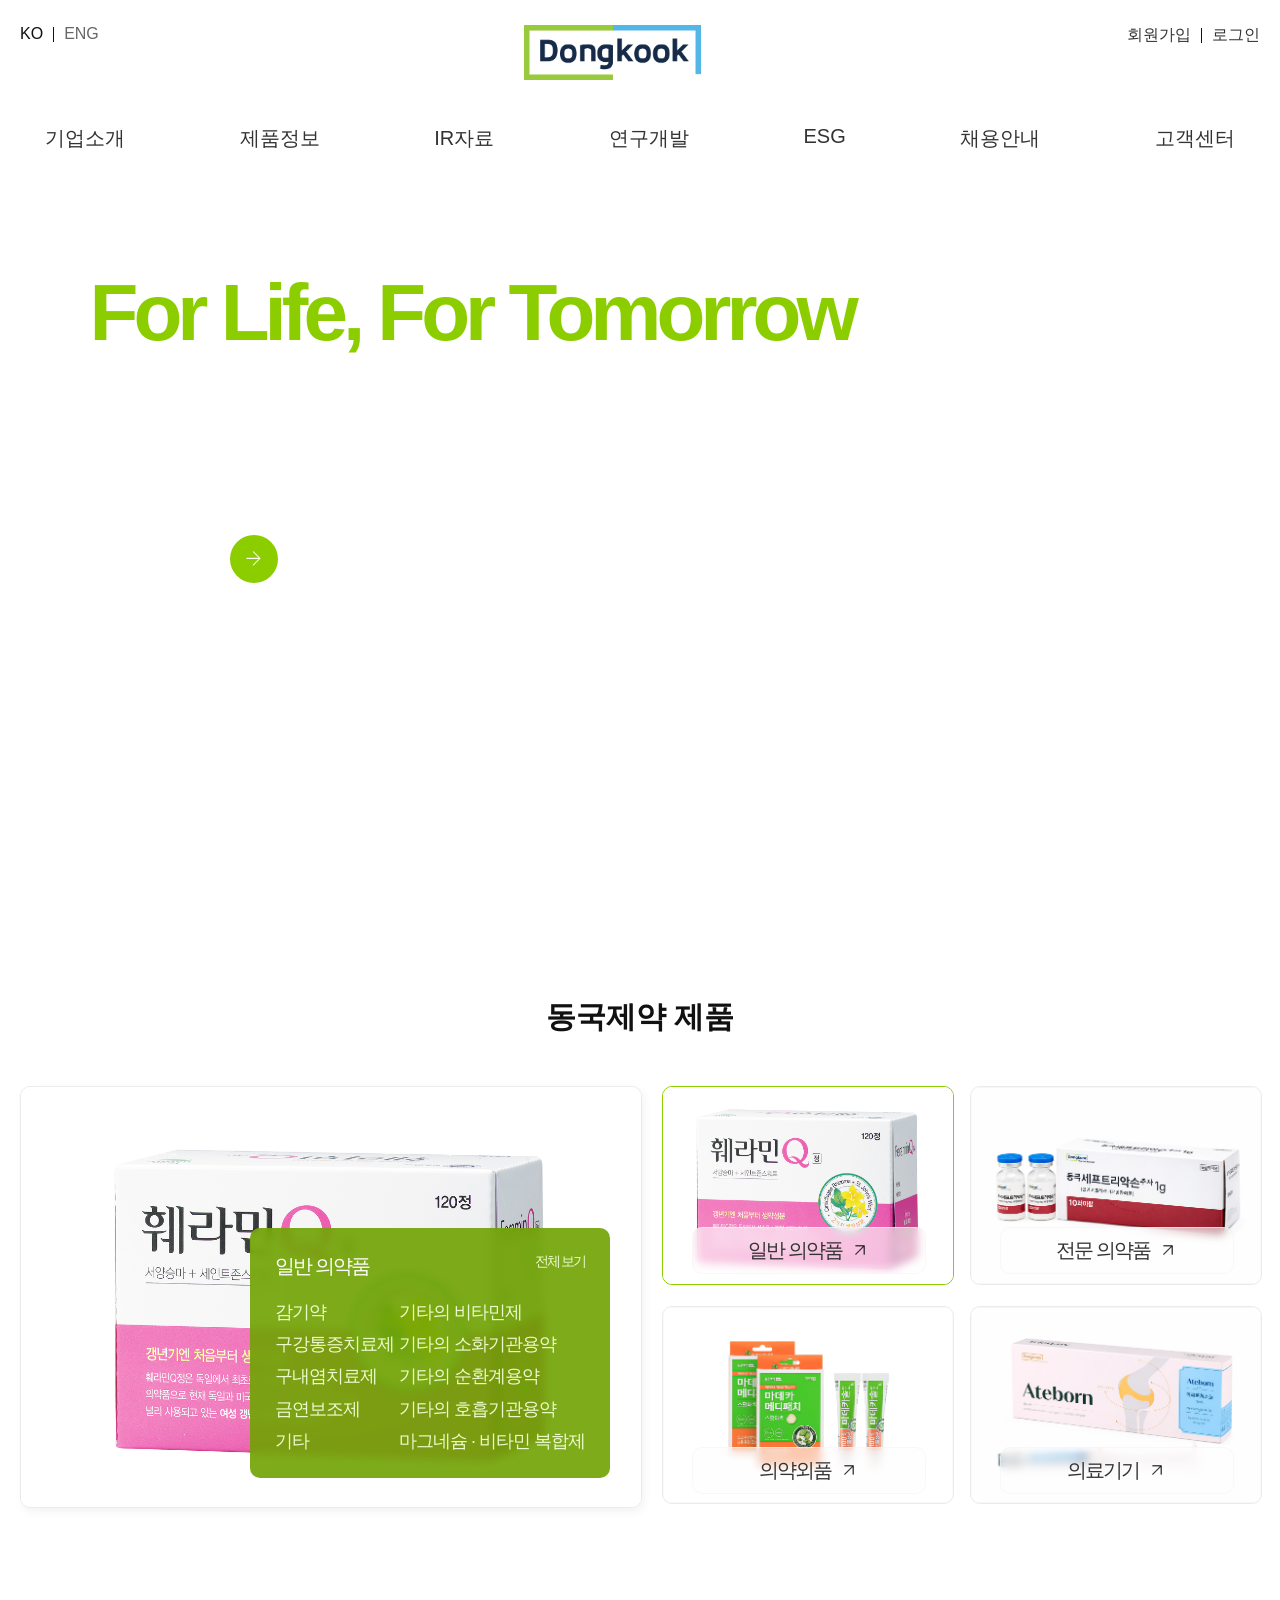
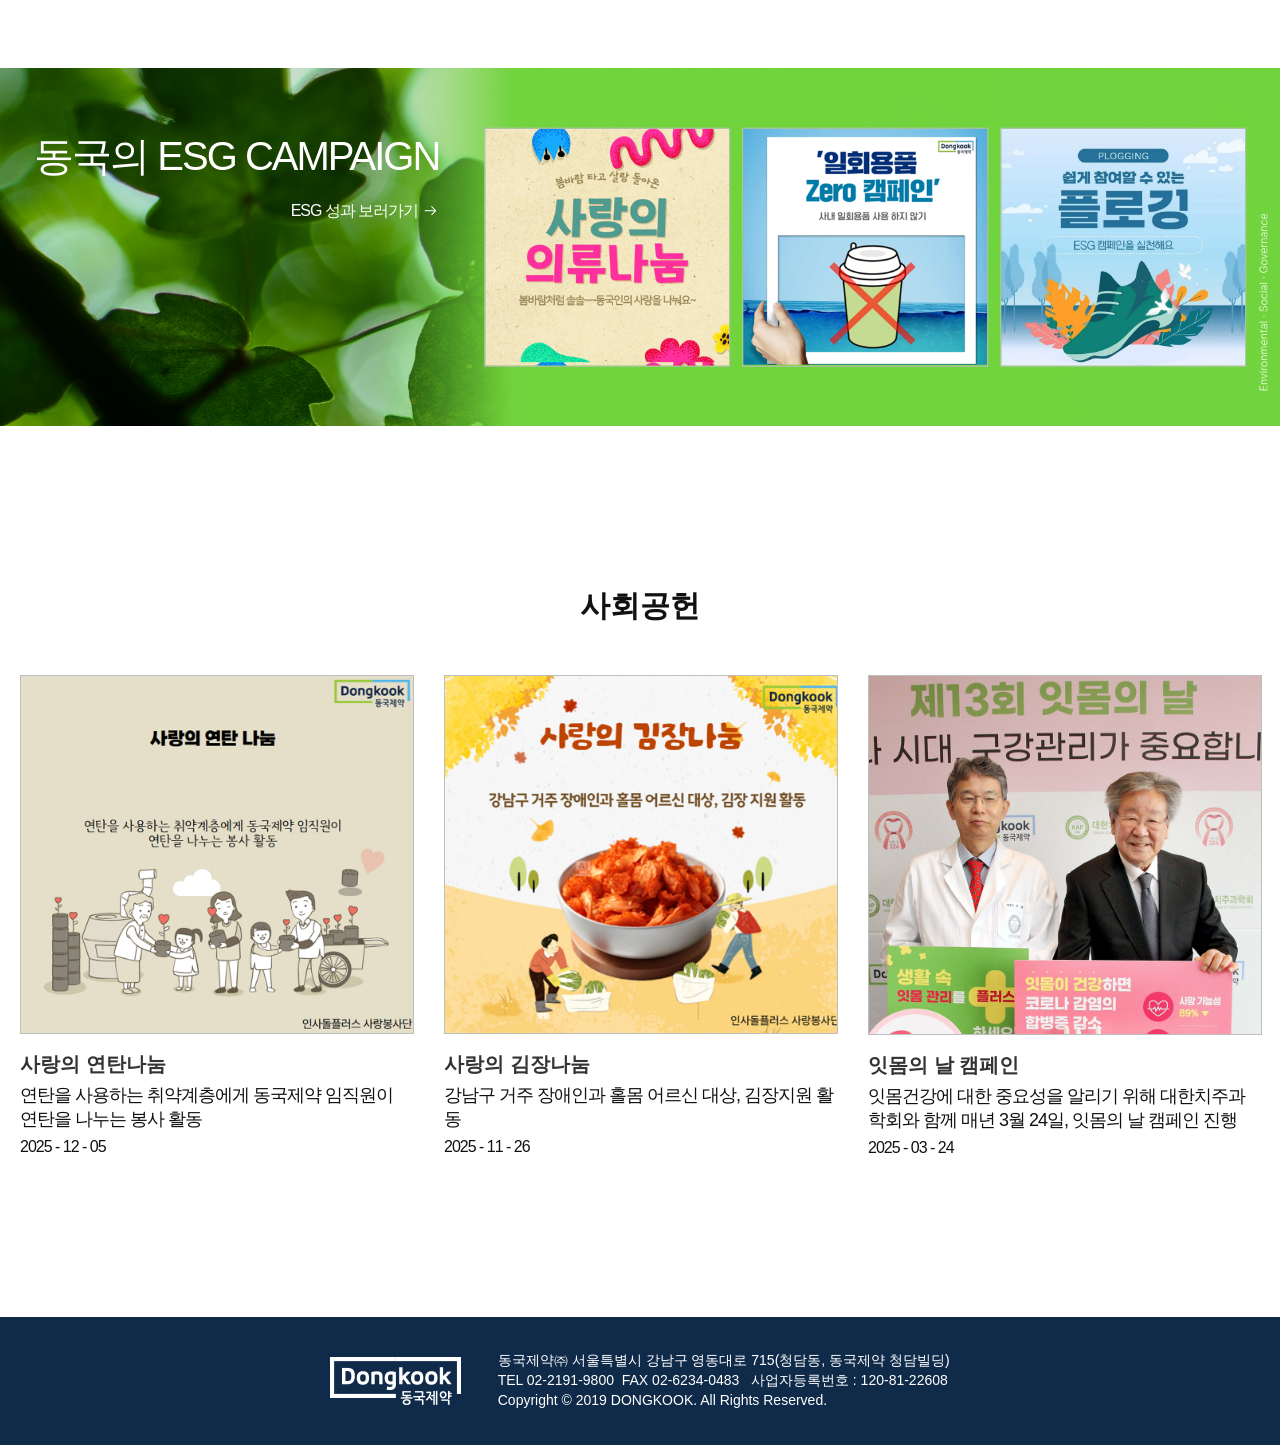
==== index.html @ 34dc41f2 "반응형진행중1" ====
<!DOCTYPE html>
<html lang="ko">
<head>
    <meta charset="UTF-8">
    <meta name="viewport" content="width=device-width, initial-scale=1.0">
    <title>DongKook</title>
    <link rel="stylesheet" href="css/style.css">
</head>
<body>
    <header class="container">
        <div class="topset">
            <div class="langbox">
                <span>KO</span><span></span><span>ENG</span>
            </div>
            <a href="index.html"><img src="images/logo-color.png" alt=""></a>
            <div class="loginbox">
                <a href="#">회원가입</a><span></span><a href="#">로그인</a>
            </div>
        </div>

        <nav>
            <ul class="gnb">
                <div class="lnbbg"></div>
                <li>
                    <a href="#">기업소개</a>
                    <ul class="lnb">
                        <li><a href="#">기업개요</a></li>
                        <li><a href="#">50주년 역사관</a></li>
                        <li><a href="#">CI</a></li>
                        <li><a href="#">대표브랜드</a></li>
                        <li><a href="#">공장소개</a></li>
                        <li><a href="#">오시는길</a></li>
                    </ul>
                </li>
                <li>
                    <a href="#">제품정보</a>
                    <ul class="lnb">
                        <li><a href="#">제품검색</a></li>
                        <li><a href="#">제품소식</a></li>
                    </ul>
                </li>
                <li>
                    <a href="#">IR자료</a>
                    <ul class="lnb">
                        <li><a href="#">재무정보</a></li>
                        <li><a href="#">공시</a></li>
                        <li><a href="#">IR게시판</a></li>
                        <li><a href="#">사업/감사보고서</a></li>
                    </ul>
                </li>
                <li>
                    <a href="#">연구개발</a>
                    <ul class="lnb">
                        <li><a href="#">중앙연구소소개</a></li>
                        <li><a href="#">DK의약연구소소개</a></li>
                        <li><a href="#">R&D전략</a></li>
                        <li><a href="#">연구활동</a></li>
                        <li><a href="#">파이프라인</a></li>
                    </ul>
                </li>
                <li>
                    <a href="#">ESG</a>
                    <ul class="lnb">
                        <li><a href="#">ESG지향점</a></li>
                        <li><a href="#">ESG성과</a></li>
                        <li><a href="#">사회공헌</a></li>
                        <li><a href="#">윤리경영</a></li>
                        <li><a href="#">공정거래</a></li>
                        <li><a href="#">자율준수프로그램</a></li>
                    </ul>
                </li>
                <li>
                    <a href="#">채용안내</a>
                    <ul class="lnb">
                        <li><a href="#">인재상</a></li>
                        <li><a href="#">인사및복리후생</a></li>
                        <li><a href="#">채용공고</a></li>
                    </ul>
                </li>
                <li>
                    <a href="#">고객센터</a>
                    <ul class="lnb">
                        <li><a href="#">뉴스&공지</a></li>
                        <li><a href="#">전화상담</a></li>
                    </ul>
                </li>
            </ul>
        </nav>

        <div class="hamburger"><span></span></div>
    </header>

   <div class="hero">
        <video src="video/upscale 1920.mp4" autoplay muted loop playsinline ></video>
        <div class="heroTset">
            <strong>For Life, For Tomorrow</strong>
            <div class="heroText">
                지속 가능한 연구와 책임 있는 제조를 통해 <br>사람과 환경이 함께 건강해지는 미래를 만들어갑니다. 
            </div>
            <div class="heroBtn">기업소개 <a href="#"><img src="images/hero_arrow.png" alt=""></a></div>
        </div>
    </div> 

   <div class="sectionBox">
        <section class="s1 container minMargin">
            <h3>동국제약 제품</h3>
            <div class="content">
                <div class="bimg">
                    <figure>
                        <img src="images/s1img1.png" alt="일반의약품">
                        <div class="sort">
                            <div class="sortTop">
                                <h4>일반 의약품</h4>
                                <a href="#">전체 보기</a>
                            </div>

                            <div class="sortBottom">
                                <ul>
                                    <li>감기약</li>
                                    <li>구강통증치료제</li>
                                    <li>구내염치료제</li>
                                    <li>금연보조제</li>
                                    <li>기타</li>
                                </ul>
        
                                <ul>
                                    <li>기타의 비타민제</li>
                                    <li>기타의 소화기관용약</li>
                                    <li>기타의 순환계용약</li>
                                    <li>기타의 호흡기관용약</li>
                                    <li>마그네슘 · 비타민 복합제</li>
                                
                                </ul>
                            </div>
                        </div>
                    </figure>
                </div>
    
                <ul class="simg">
                    <li>
                        <figure>
                            <img src="images/s1img1.png" alt="상품사진1">
                            <a href="#">일반 의약품 <span><img src="images/arrowUp-right.png" alt=""></span></a>
                        </figure>
                        <div class="sort">
                            <div class="sortTop">
                                <h4>일반 의약품</h4>
                                <a href="#">전체 보기</a>
                            </div>

                            <div class="sortBottom">
                                <ul>
                                    <li>감기약</li>
                                    <li>구강통증치료제</li>
                                    <li>구내염치료제</li>
                                    <li>금연보조제</li>
                                    <li>기타</li>
                                </ul>
        
                                <ul>
                                    <li>기타의 비타민제</li>
                                    <li>기타의 소화기관용약</li>
                                    <li>기타의 순환계용약</li>
                                    <li>기타의 호흡기관용약</li>
                                    <li>마그네슘 · 비타민 복합제</li>
                                
                                </ul>
                            </div>
                        </div>
                    </li>
                    <li>
                        <figure>
                            <img src="images/s1img2.png" alt="상품사진2">
                             <a href="#">전문 의약품 <span><img src="images/arrowUp-right.png" alt=""></span></a>
                        </figure>
                        <div class="sort">
                            <div class="sortTop">
                                <h4>전문 의약품</h4>
                                <a href="#">전체 보기</a>
                            </div>

                            <div class="sortBottom">
                                <ul>
                                    <li>X선조영제</li>
                                    <li>건위소화제</li>
                                    <li>골다공증치료제</li>
                                    <li>기타</li>
                                    <li>내분비계</li>
                                </ul>
        
                                <ul>
                                    <li>소화기계</li>
                                    <li>피부</li>
                                    <li>해열진통소염제</li>
                                    <li>골다공증치료제</li>
                                    <li>소화성궤양용제</li>
                                </ul>
                            </div>
                        </div>
                    </li>
                    <li>
                        <figure>
                            <img src="images/s1img3.png" alt="상품사진3">
                             <a href="#">의약외품 <span><img src="images/arrowUp-right.png" alt=""></span></a>
                        </figure>
                        <div class="sort">
                            <div class="sortTop">
                                <h4>의약외품</h4>
                                <a href="#">전체 보기</a>
                            </div>

                            <div class="sortBottom">
                                <ul>
                                    <li>건강기능식품</li>
                                    <li>모기진드기기피제</li>
                                    <li>상처치료제</li>
                                    <li>교정기세정제</li>
                                    <li>의치(틀니)세정제</li>
                                </ul>
        
                                <ul>
                                    <li></li>
                                    
                                </ul>
                            </div>
                        </div>
                    </li>
                    <li>
                        <figure>
                            <img src="images/s1img4.png" alt="상품사진4">
                             <a href="#">의료기기 <span><img src="images/arrowUp-right.png" alt=""></span></a>
                        </figure>
                        <div class="sort">
                            <div class="sortTop">
                                <h4>의료기기</h4>
                                <a href="#">전체 보기</a>
                            </div>

                            <div class="sortBottom">
                                <ul>
                                    <li>근골격계</li>
                                    <li>의료기기</li>
                                    <li>진단키트</li>
                                    <li>조직수복용생체재료</li>
                                    <li>점착성투명창상피복재</li>
                                </ul>
        
                                <ul>
                                    <li>체외용의료용품</li>
                                    
                                </ul>
                            </div>
                        </div>
                    </li>
                </ul>
            </div>
        </section>

        <section class="s2">
            <figure class="pc">
                <img src="images/s2bgimginter.png" alt="">
                <div class="position">
                    <div class="s2Tset">
                        <h3>동국의 ESG CAMPAIGN</h3>
                        <a href="#">
                            ESG 성과 보러가기 
                            <div class="arrow"><span></span></div>
                        </a>
                    </div>
                    <div class="imgset">
                        <a href="#"><img src="images/section2img1.png" alt=""></a>
                        <a href="#"><img src="images/section2img2.png" alt=""></a>
                        <a href="#"><img src="images/section2img3.png" alt=""></a>
                    </div>
                </div>
            </figure>
            
            <figure class="mo">
                <img src="images/formoDefault.png" alt="">
                <div class="position">
                    <div class="s2Tset">
                        <h3>동국의 ESG CAMPAIGN</h3>
                        <a href="#">
                            ESG 성과 보러가기 
                            <div class="arrow"><span></span></div>
                        </a>
                    </div>
                    <div class="imgset">
                        <a href="#"><img src="images/section2img1.png" alt=""></a>
                        <a href="#"><img src="images/section2img2.png" alt=""></a>
                        <a href="#"><img src="images/section2img3.png" alt=""></a>
                    </div>
                </div>
            </figure>
        </section>

        <section class="s3 container minMargin">
            <h3>사회공헌</h3>
            <ul>
                <li>
                    <a href="#"><img src="images/s3img1.png" alt=""></a>
                    <div class="textSet">
                        <a href="#" class="title">사랑의 연탄나눔</a>
                        <div class="desc">연탄을 사용하는 취약계층에게 동국제약 임직원이 연탄을 나누는 봉사 활동</div>
                        <span class="date">2025 - 12 - 05</span>
                    </div>
                </li>
                <li>
                    <a href="#"><img src="images/s3img2.png" alt=""></a>
                    <div class="textSet">
                        <a href="#" class="title">사랑의 김장나눔</a>
                        <div class="desc">강남구 거주 장애인과 홀몸 어르신 대상, 김장지원 활동</div>
                        <span class="date">2025 - 11 - 26</span>
                    </div>
                </li>
                <li>
                    <a href="#"><img src="images/s3img3.png" alt=""></a>
                    <div class="textSet">
                        <a href="#" class="title">잇몸의 날 캠페인</a>
                        <div class="desc">잇몸건강에 대한 중요성을 알리기 위해 대한치주과학회와 함께 매년 3월 24일, 잇몸의 날 캠페인 진행</div>
                        <span class="date">2025 - 03 - 24</span>
                    </div>
                </li>
            </ul>
        </section>
    </div> 

    <footer>
        <div class="content">
            <h3><img src="images/logo-white.png" alt=""></h3>
            <div class="desc">
                동국제약㈜ 서울특별시 강남구 영동대로 715(청담동, 동국제약 청담빌딩) <br>
                TEL 02-2191-9800 &nbsp;FAX 02-6234-0483 &nbsp; 사업자등록번호 : 120-81-22608 <br>
                Copyright © 2019 DONGKOOK. All Rights Reserved.
            </div>
        </div>
    </footer>





    <script src="script/jquery-3.7.1.min.js"></script>
    <script src="script/action.js"></script>

</body>
</html>
---- css/style.css ----
@charset "UTF-8";

@import url(font.css);
@import url(reset.css);

html{font-size: 10px; color: #111;}
body{font-family: "Noto Sans", sans-serif;}

:root{--mainColor1:#8ccd00;}
:root{--mainColor2:#53B6E7;}

.mo{display: none;}
.pc{display: block;}

.container{max-width: 1605px; margin-left: auto; margin-right: auto; }
section{margin-bottom: 160px;}
section:first-child{margin-top: 130px;}
.minMargin{padding-right: 20px; padding-left: 20px; box-sizing: border-box;}

/* -----header---- */
.topset {display: flex; justify-content: space-between; align-items: start; margin: 25px 20px 30px;}
.topset .langbox {font-size: 1.6rem; display: flex; gap: 10px; align-items: center; cursor: pointer;}
.topset .langbox span:nth-child(2) {background: #111; width: 1px; height: 15px;}
.topset .langbox span:last-child{color: #676767;}
.topset > a {width: 177px; display: inline-block;}
.topset a img{width: 100%; }
.topset .loginbox {font-size: 1.6rem; display: flex; gap: 10px; align-items: center; }
.topset .loginbox span{background: #111; width: 1px; height: 15px;}

.lnbbg{background: #fff; width: 100%; height: 300px; position: absolute; display: none; visibility: hidden;}    /* ----display:none---- */
.gnb {display: flex; max-width: 1330px; justify-content: space-between; margin-left: auto; margin-right: auto; position: relative; } 
.gnb > li {font-size: 20px;  position: relative;  padding: 15px 0; margin: 0 30px; white-space: nowrap;}
.gnb > li > a {padding: 15px;}
.gnb > li > .lnb {position: absolute; top: 100%; left: 0; display: none; visibility: hidden; min-width: 100%; z-index: 5; }   /* ----display:none---- */
.gnb > li > .lnb > li {font-size: 18px; }
.gnb > li > .lnb > li > a {display: block; padding: 10px 0 10px 15px;}

.gnb:hover li a{color: #555;}
.gnb:hover .lnbbg{display: inline-block; visibility: visible; top: 100%; left: 0; z-index: 2;}
.gnb li:hover > a{color: #111;}
.gnb:hover li .lnb{display: block; visibility: visible;}


.gnb > li::before{content: ''; position: absolute; bottom: 0; left: 0; background: #53B6E7; width: 0; height: 2px; transition: .3s;}
.gnb > li::after{content: ''; position: absolute; bottom: 0; right: 0; background: #8ccd00; width: 0; height: 2px; transition: .3s;}
.gnb > li:hover::before{content: ''; position: absolute; bottom: 0; left: 50%; background: #53B6E7; width: 50%; height: 2px; }
.gnb > li:hover::after{content: ''; position: absolute; bottom: 0; right: 50%; background: #8ccd00; width: 50%; height: 2px; }








/* -----hero---- */   /* !!페이지네이션 만들기!! */
.hero{height: calc(100vh - 200px); overflow: hidden; width: 100%; position: relative; box-sizing: border-box;}
/* 높이를 vh기준으로 해서 그런지 브라우저창 세로길이를 줄이면 영상영역이 짧아지는 것 같음 (글자가 넘침) */
.hero video{object-fit: cover; width: 100%; height: 100%;} 
.heroTset{position: absolute; z-index: 10; top: 7.8vw; left: 7vw;  z-index: 1;}
.hero strong{font-size: 8rem; font-weight: bold; color: var(--mainColor1); letter-spacing:-5px; font-family: "Montserrat", sans-serif;}  
.hero .heroText{font-size: 30px; letter-spacing: 2px; line-height: 140%; color: #fff; margin: 2.6rem 0 6rem;}
.hero .heroBtn{color: #fff; font-size: 20px; width: 170px; height: 57px; border: 1px solid rgba(255, 255, 255, 0.9); background: rgba(255, 255, 255, 0.2); backdrop-filter: blur(4px); border-radius: 50px; display: flex; justify-content:space-between; padding-left: 24px; align-items: center; }
.hero .heroBtn a{display: inline-block; width: 48px; height: 48px; background: #8CCD00; border-radius: 50%; margin-right: 7px; display: flex; justify-content: center; align-items: center;}
.hero .heroBtn a:hover{background: #99e001;}
.hero .heroBtn a img{width: 23px; height: 23px;}





/* -----sectionBox---- */

.s1 {}
.s1 h3 {font-size: 3rem; text-align: center; margin-bottom: 1.6em;}  /* 50px이어서 대략 1.6em */
.s1 .content {display: flex; justify-content: space-between; gap: 22px;}
.s1 .content .bimg {width: 50%;}
.s1 .content .bimg figure {max-width: 794px; position: relative;}
.s1 .content .bimg figure img{width: 100%; border: 1px solid #EBEBEB; border-radius: 10px; box-shadow: 2px 4px 10px rgba(0, 0, 0, 0.05);}
.s1 .content .bimg .sort {position: absolute; bottom: 3rem; right: 3rem; padding: 24px 25px; background:rgba(111, 162, 0, 0.9); border-radius: 10px; color: #ECFBCC; backdrop-filter:blur(4px); max-width: 427px; width: 50%;} 
.s1 .content .bimg .sort .sortTop {display: flex; justify-content: space-between; margin-bottom: 20px; align-items: start;}
.s1 .content .bimg .sort .sortTop h4 {font-size: 2rem; font-weight: 500; letter-spacing: -2px; line-height: 140%; color: #fff;}
.s1 .content .bimg .sort .sortTop a {color: #ECFBCC; font-size: 1.4rem; line-height: 140%; letter-spacing: -2px; transition: .3s;}
.s1 .content .bimg .sort .sortTop a:hover{font-size: 1.45rem; color: #f5ffe0; display: inline-block; /* border-bottom:1px solid #f5ffe0; */}
/* hover 효과 언더라인이랑 폰트사이즈 중 어떤 걸로 할지 물어보기 */

.s1 .content .bimg .sort .sortBottom {display: flex; /* gap: 8.4rem; */ justify-content: space-between; font-size: 1.8rem; line-height: 140%; letter-spacing: -1px; font-weight: 300;}
.s1 .content .bimg .sort .sortBottom ul {}
.s1 .content .bimg .sort .sortBottom ul li {margin-bottom: 7px;}
.s1 .content .bimg .sort .sortBottom ul li:last-child {margin-bottom: 0;}


.s1 .content .simg {width: 40%; display: flex; flex-wrap: wrap; gap: 18px;  flex-grow: 1;}
.s1 .content .simg > li {/* max-width: 384px; */ width: 40%; position: relative;  flex-grow: 1; height: fit-content;}
.s1 .content .simg > li > figure{position: relative; width: 100%; overflow: hidden; border: 1px solid #EBEBEB; border-radius: 10px;}
.s1 .content .simg > li > figure > img {width: 100%; border-radius: 10px; box-shadow: 2px 4px 10px rgba(0, 0, 0, 0.05); object-fit: cover; display: block; height: 45%; transition: .3s;}
/* simg의 위 아래 공백을 줄이고 싶어서 height:45%를 여기도 주고 조부모인 li에다가도 줘봣는데 안됨 */
/* bimg정보어떻게 하는지 수업내용보기 */ 



.s1 .content .simg li figure a{display: flex; align-items: center; justify-content: center; font-size: 2rem; font-weight: 300; letter-spacing: -2px; position: absolute; bottom: 5%; left: 10%; width: 80%; gap:8px; padding: 9px 0; background: rgba(255, 253, 253, 0.6); border-radius: 10px; backdrop-filter: blur(4px); border: 1px solid rgba(244,244,244, 0.6);}
.s1 .content .simg li figure a:hover{background: rgba(255, 253, 253, 0.8); color: #111;}

.s1 .content .simg li figure a span{display: flex; align-items: center;}
.s1 .content .simg li figure a span img{width: 20px;}
.s1 .content .simg li .sort{position: absolute; bottom: 0; right: 0;
background:rgba(111, 162, 0, 0.9); border-radius: 10px; color: #ECFBCC; backdrop-filter:blur(4px); display: none;}
.s1 .content .simg li .sort .sortTop{display: flex; justify-content: space-between; margin: 24px 0 20px; align-items: start;}
.s1 .content .simg li .sort .sortTop a{color: #ecfbcc;}
.s1 .content .simg li .sort .sortBottom{display: flex;}
/* 
.s1 .content .simg > li:hover > figure {border: 1px solid var(--mainColor1);} 
.s1 .content .simg > li:hover > figure > img{transform: scale(1.1);} 
*/
.s1 .content .simg > li.on > figure {border: 1px solid var(--mainColor1);} 
.s1 .content .simg > li.on > figure > img {transform: scale(1.1);}


.s2 figure{width: 100%; position: relative;}
.s2 figure > img{width: 100%; object-fit: cover; display: block; height: auto;}
.s2 figure .position{position: absolute; left: 50%; top: 50%; transform: translate(-50%,-50%); display: flex; gap:3.54vw;}
.s2 figure .s2Tset{color: #fff; display: flex; flex-direction: column; align-items: end; white-space: nowrap;}
.s2 figure .s2Tset h3{font-size: 4rem; line-height: 140%; letter-spacing: -2px; margin-bottom: 1.6rem; font-weight: 500;} 
.s2 figure .s2Tset a{font-size: 1.6rem; line-height: 140%; letter-spacing: -1px; display: inline-block; display: flex; color: #fff; align-items: center;}

/* 화살표 촉이 축이랑 가운데가 아닌 것 같음 */
.s2 figure .s2Tset a .arrow{width: 1.9rem; height: 1.9rem; margin-left: 2px; position: relative;}
.s2Tset a .arrow span{width: 1.1rem; height: 1px; background: #fff; display: inline-block; position: absolute; top: 50%; left: 50%; transform: translate(-50%,-50%); transition: .2s;}
.s2Tset a .arrow span::before,
.s2Tset a .arrow span::after{content: ''; width: 0.6rem; height: 80%; position: absolute; background: #fff; transform-origin: right; right: 0;}
.s2Tset a .arrow span::before{transform: rotate(45deg);}
.s2Tset a .arrow span::after{transform: rotate(-45deg);}

.s2Tset a:hover .arrow span{width: 1.5rem; transition: .1s;} /* hover시 화살표길이 */

.s2 figure .imgset{display: flex; gap: 1vw;}
.s2 figure .imgset >  a{width: 19vw; height: auto; overflow: hidden; object-fit: cover; border: 1px solid #BCBEC0;}
.s2 figure .imgset >  a > img{width: 100%; transition: .3s;}

.s2 figure .imgset >  a:hover > img{transform: scale(1.1);}

.s3 {}
/* .setDateHeight{padding-top: 2.5rem;} */
.s3 h3 {font-size: 3rem; text-align: center; margin-bottom: 1.6em;}
.s3 ul {display: flex; gap:2.5vw;}
.s3 ul li {width: 30%; flex-grow: 1;}
.s3 ul li > a{width: /* 25.6vw */100%; height: auto; border: 1px solid #bcbec0; overflow: hidden; object-fit: cover; display: inline-block; }
.s3 ul li > a > img {width: 100%; transition: .3s;}
.s3 ul li:hover > a > img {transform: scale(1.1); transition: .3s;} 
.s3 ul li .textSet {}
.s3 ul li .textSet .title {margin-top: 1.5rem; font-size: 2rem; font-weight: 600; display: inline-block;}
.s3 ul li .textSet .desc {font-size: 1.8rem; letter-spacing: -1px; margin: 5px 0 7px;}
.s3 ul li .textSet .date {font-size: 1.6rem; letter-spacing: -1px; /* display: inline-block; */}


footer{height: 10vw; width: 100%; background: #102B4A; display: flex; align-items: center; justify-content: center;}
footer .content{display: flex; gap:3.64rem; align-items: center; font-size: 1.4rem;}
footer .content .desc{color: #fff; line-height: 140%;}



@media screen and (max-width:1220px)  {
    .pc { display: none; }
    .mo { display: block; }

    .hamburger{width: 40px; height: 40px; position:absolute; top: 15px; left: 20px; z-index: 7;}
.hamburger span{position: absolute; top: 50%; left: 50%; height: 2px; width: 22px; background: #111; transform: translate(-50%,-50%);}
.hamburger span::before,
.hamburger span::after
{content: ''; width: 100%; height: 100%; background: #111; position: absolute; left: 0; transition: .3s;}
.hamburger span::before{top: -6px;}
.hamburger span::after{top: 6px;}

.hamburger.on span::before{top: 0px; width: 50%; transform-origin: left; transform:rotate(-45deg);}
.hamburger.on span::after{top: 0px; left: 0; width: 50%; transform-origin: left; transform:rotate(45deg);}

nav{width: 100%; height: 100%; position:fixed; background: rgba(255,255,255,1); top: 0; left: -100%; z-index: 5;}
nav.on{left: 0;}
ul.gnb{display: flex; flex-direction: column; margin-top: 70px;}
ul.gnb > li > a{padding:0;}
ul.gnb > li > ul.lnb{position: relative; padding-right: 30px;}  /* 연두바탕 크기 줄이려고 넣었는데 안됨 */
.gnb > li:hover::before{width:0; height: 0; }
.gnb > li:hover::after{width: 0; height: 0; }
.gnb > li:hover > a{color: var(--mainColor1);}
.gnb > li > .lnb > li:first-child{margin-top: 10px;}
.gnb > li > .lnb > li:hover{background: rgba(140,205, 0, 0.6);}
.gnb > li > .lnb > li:hover > a{color: #fff;}


.gnb > li > .lnb > li{border: 1px solid #000;}

.hero{width: 100%; height: 50%;}
.hero strong{font-size: 6rem; font-weight: bold; letter-spacing: normal;}
.heroTset{top: auto; bottom: 10px; left: 18px; }
.hero .heroText{display: none;}
.hero .heroBtn{display: none;}
.topset .langbox{display: none;}
.topset .loginbox{display: none;}
.topset > a{width: 96px; margin: 0 auto;}  /* 로고크기 가운데 안됨 */


/* .heroTset{position: absolute; z-index: 10; top: 7.8vw; left: 7vw;  z-index: 1;} 
.hero strong{font-size: 8rem; font-weight: bold; color: var(--mainColor1); letter-spacing:-5px; font-family: "Montserrat", sans-serif;}  
*/




/* .hero{height: calc(100vh - 200px); overflow: hidden; width: 100%; position: relative; box-sizing: border-box;}
.hero video{object-fit: cover; width: 100%; height: 100%; */



    .s1 .content .bimg .sort .sortBottom ul:nth-child(2) {display: none;}

    .s2 figure.mo{max-height: 537px;}
    .s2 figure.mo > .position{flex-direction: column; align-items: start;}
    .s2 figure.mo > .position .s2Tset{align-items: start;}
/*     .s2 figure.mo > .position > .s2Tset{flex-direction: row; justify-content: center; align-items: center; gap: 2rem;}   지금 배치랑 텍스트 가로배치 비교해서 나은걸로 하기*/


}




@media screen and (max-width:390px) {

.pc { display: none; }
.mo { display: block; }

.hero{width: 100%; height: auto;}
.hero strong{font-size: 3rem; font-weight: normal; letter-spacing: normal;}
.heroTset{top: auto; bottom: 10px; left: 18px;}
.hero .heroText{display: none;}
.hero .heroBtn{display: none;}
.topset .langbox{display: none;}
.topset .loginbox{display: none;}
.topset > a{width: 96px; margin: 0 auto;}  /* 로고크기 가운데 안됨 */




.s1 .content .bimg{display: none;}

    .s2 figure.mo{max-height: 537px;}
    .s2 figure.mo .position{flex-direction: column; align-items: center; width: 80%;}
    .s2 figure.mo .position .s2Tset{flex-direction: row;  align-items: center; width: 100%; justify-content:center;}
    .s2 figure.mo .position .s2Tset > h3{font-size: 2rem; margin-bottom: 0; letter-spacing: -1px;}
    .s2 figure.mo .position .s2Tset > a{display: none;}
    .s2 figure.mo .position .imgset{width: 100%; justify-content: center;}

}
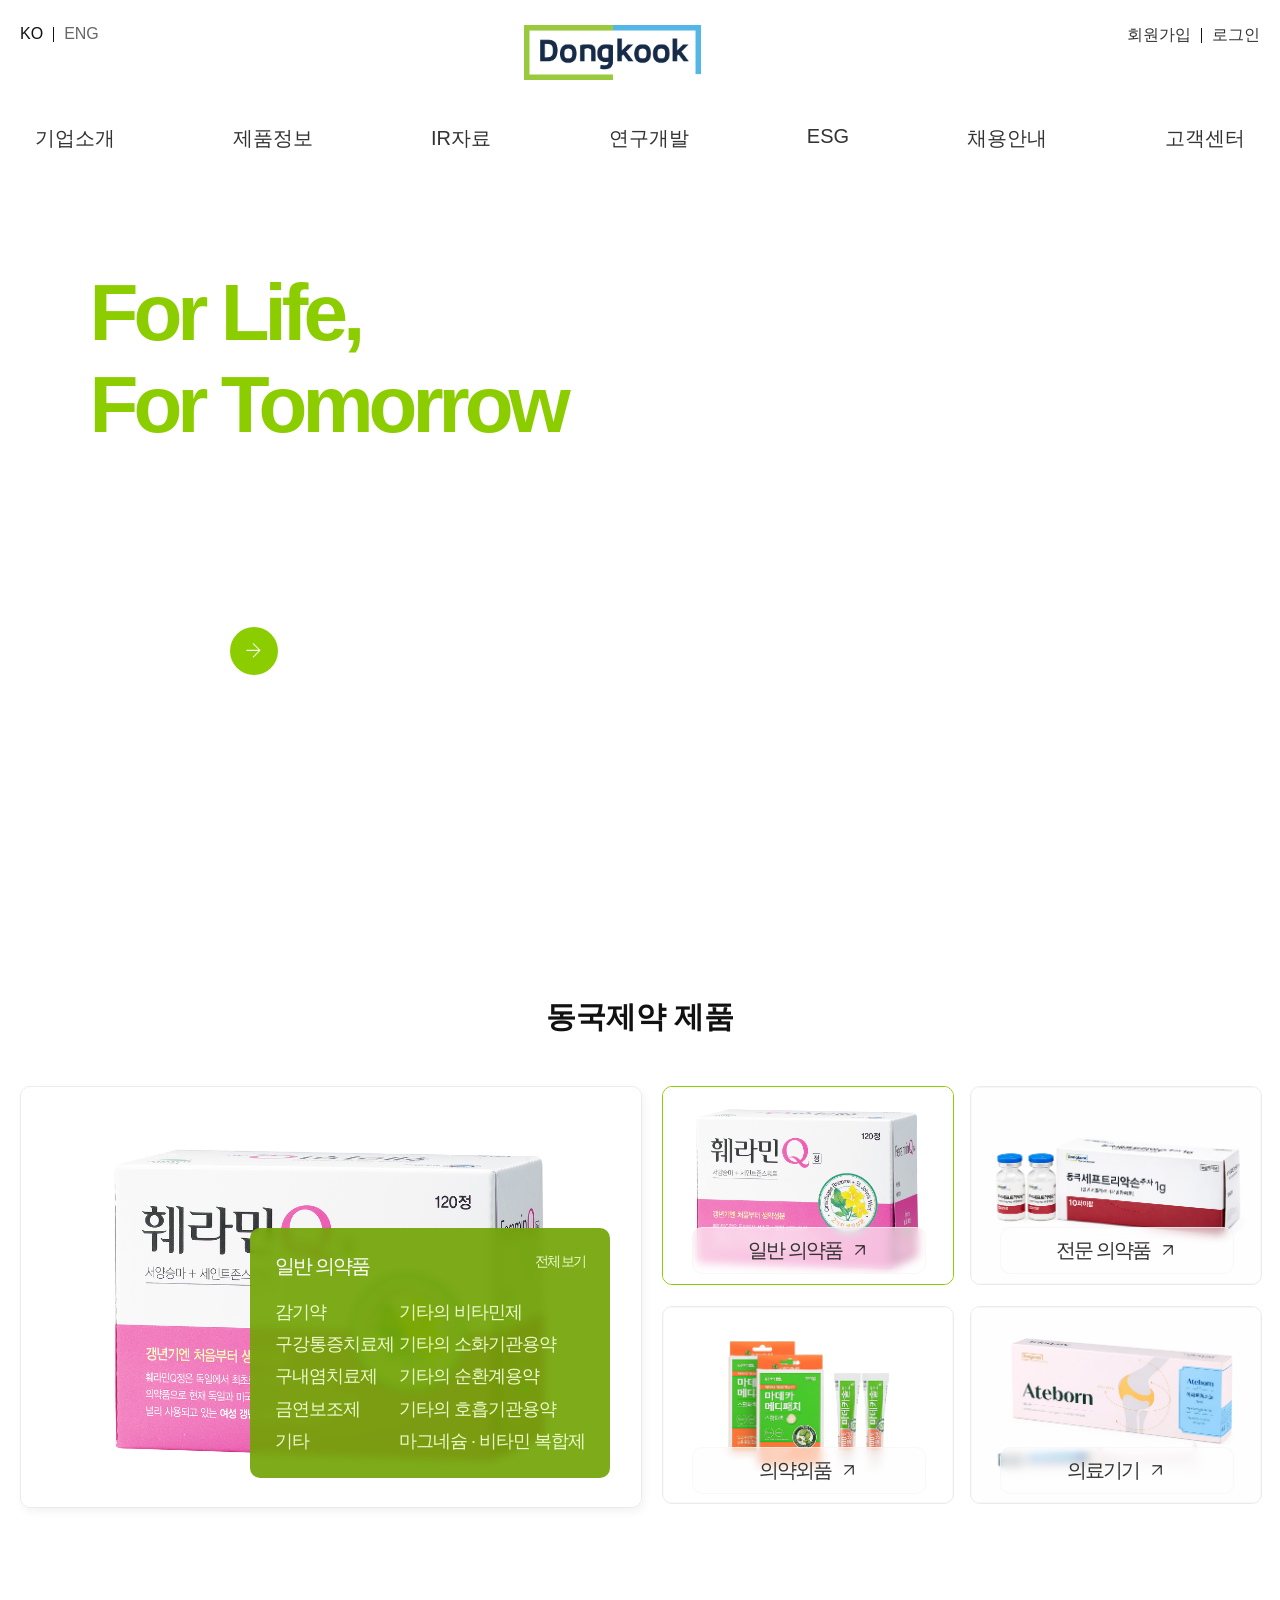
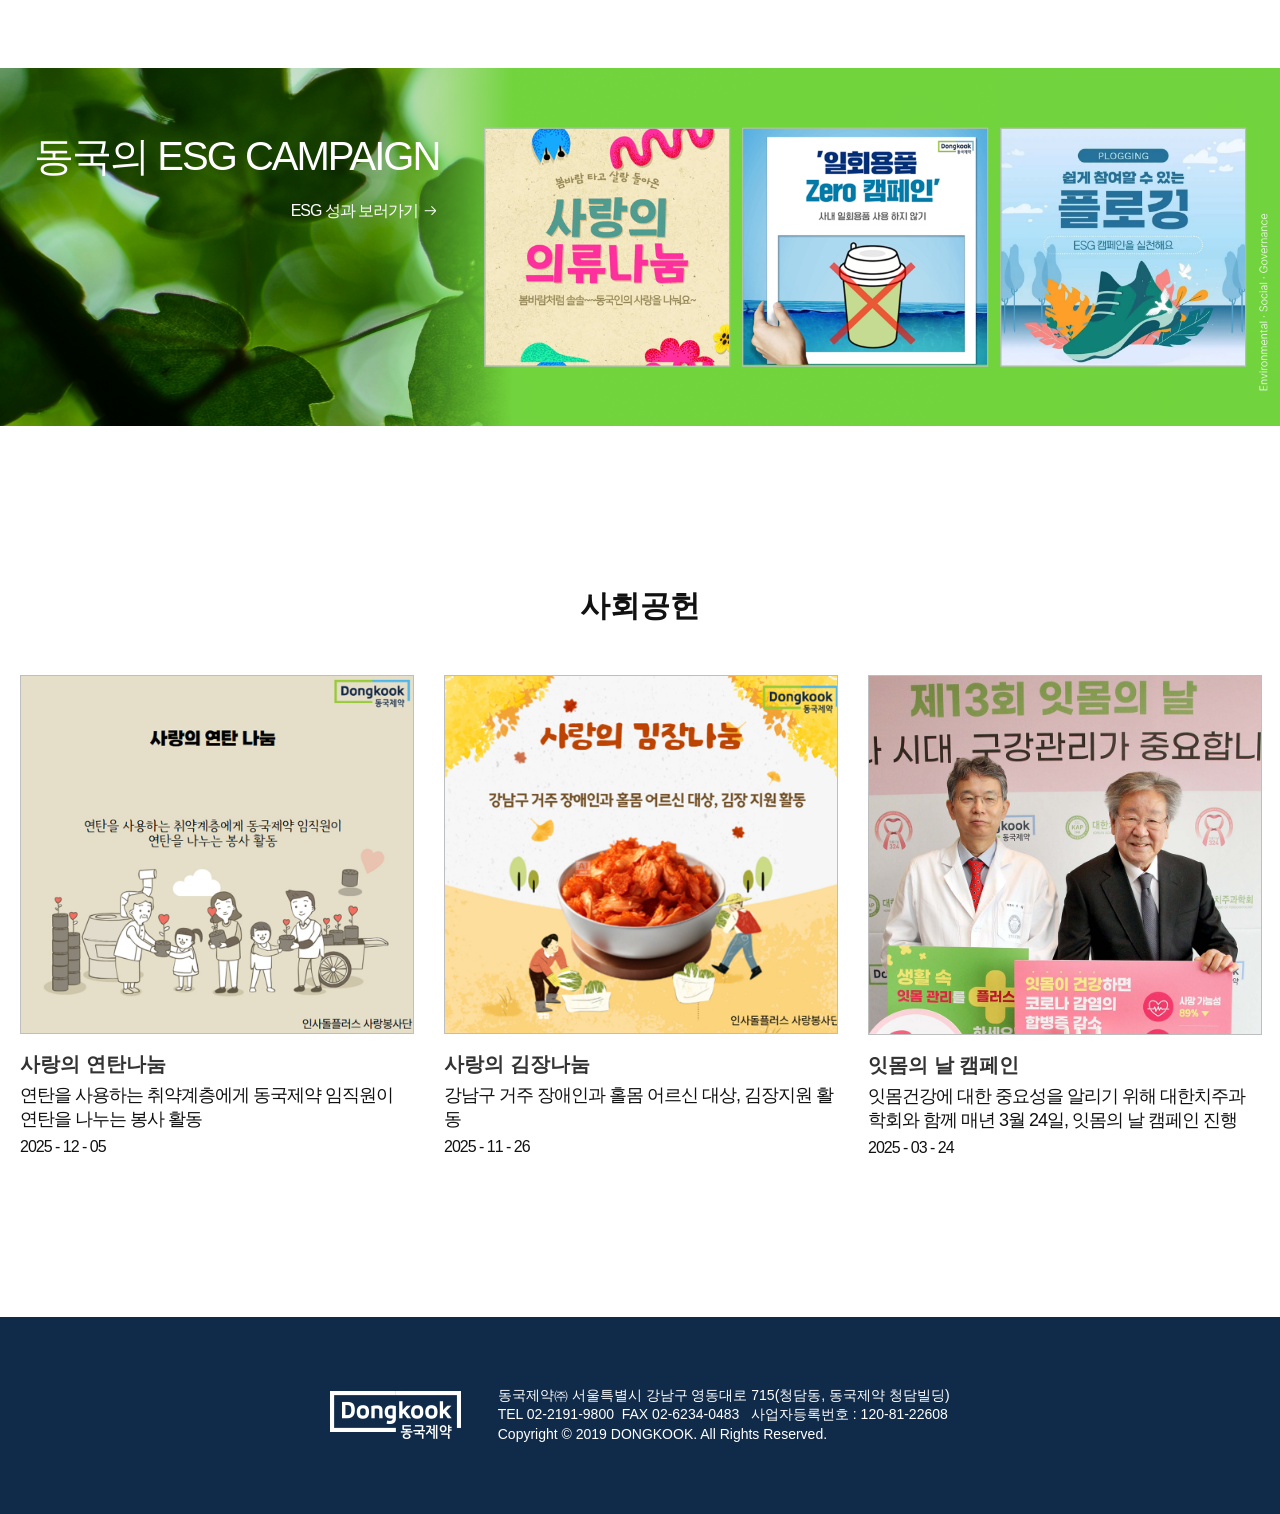
==== commit 564267c8: "섹션3수정후 섹션1디자인변경전 올림" ====
--- a/index.html
+++ b/index.html
@@ -93,7 +93,7 @@
    <div class="hero">
         <video src="video/upscale 1920.mp4" autoplay muted loop playsinline ></video>
         <div class="heroTset">
-            <strong>For Life, For Tomorrow</strong>
+            <strong>For Life, <br>For Tomorrow</strong>
             <div class="heroText">
                 지속 가능한 연구와 책임 있는 제조를 통해 <br>사람과 환경이 함께 건강해지는 미래를 만들어갑니다. 
             </div>
@@ -296,7 +296,7 @@
 
         <section class="s3 container minMargin">
             <h3>사회공헌</h3>
-            <ul>
+            <ul class="part3">
                 <li>
                     <a href="#"><img src="images/s3img1.png" alt=""></a>
                     <div class="textSet">
--- a/css/style.css
+++ b/css/style.css
@@ -29,7 +29,7 @@
 
 .lnbbg{background: #fff; width: 100%; height: 300px; position: absolute; display: none; visibility: hidden;}    /* ----display:none---- */
 .gnb {display: flex; max-width: 1330px; justify-content: space-between; margin-left: auto; margin-right: auto; position: relative; } 
-.gnb > li {font-size: 20px;  position: relative;  padding: 15px 0; margin: 0 30px; white-space: nowrap;}
+.gnb > li {font-size: 20px;  position: relative;  padding: 15px 0; margin: 0 1.56vw; white-space: nowrap;}
 .gnb > li > a {padding: 15px;}
 .gnb > li > .lnb {position: absolute; top: 100%; left: 0; display: none; visibility: hidden; min-width: 100%; z-index: 5; }   /* ----display:none---- */
 .gnb > li > .lnb > li {font-size: 18px; }
@@ -121,7 +121,8 @@
 .s2 figure > img{width: 100%; object-fit: cover; display: block; height: auto;}
 .s2 figure .position{position: absolute; left: 50%; top: 50%; transform: translate(-50%,-50%); display: flex; gap:3.54vw;}
 .s2 figure .s2Tset{color: #fff; display: flex; flex-direction: column; align-items: end; white-space: nowrap;}
-.s2 figure .s2Tset h3{font-size: 4rem; line-height: 140%; letter-spacing: -2px; margin-bottom: 1.6rem; font-weight: 500;} 
+.s2 figure .s2Tset h3{font-size:4rem; line-height: 140%; letter-spacing: -2px; margin-bottom: 1.6rem; font-weight: 500;} 
+/* section2 타이틀 크기 */
 .s2 figure .s2Tset a{font-size: 1.6rem; line-height: 140%; letter-spacing: -1px; display: inline-block; display: flex; color: #fff; align-items: center;}
 
 /* 화살표 촉이 축이랑 가운데가 아닌 것 같음 */
@@ -154,17 +155,60 @@
 .s3 ul li .textSet .date {font-size: 1.6rem; letter-spacing: -1px; /* display: inline-block; */}
 
 
-footer{height: 10vw; width: 100%; background: #102B4A; display: flex; align-items: center; justify-content: center;}
-footer .content{display: flex; gap:3.64rem; align-items: center; font-size: 1.4rem;}
+footer{height:clamp(19.7rem,10vw,17.9rem); width: 100%; background: #102B4A; display: flex; align-items: center; justify-content: center;}
+footer .content{display: flex; gap:3.64rem; align-items: center; font-size: 1.4rem; margin: 0 20px;}
 footer .content .desc{color: #fff; line-height: 140%;}
 
 
+
+
+
+
+
+
+/* ---------반응형-------------- */
 
 @media screen and (max-width:1220px)  {
     .pc { display: none; }
     .mo { display: block; }
-
-    .hamburger{width: 40px; height: 40px; position:absolute; top: 15px; left: 20px; z-index: 7;}
+.gnb > li {font-size: 20px;  position: relative;  padding: 15px 0; margin: 0 1.56vw; white-space: nowrap;}
+.gnb > li > a {padding: 15px; }
+.gnb > li > .lnb > li {font-size: 16px; }
+
+
+.s1 .content .bimg .sort .sortBottom ul:nth-child(2) {display: none;}
+
+.s2 figure.mo{height:clamp(18.4rem,35vw,50rem);}
+.s2 figure.mo img{height: 100%;}
+.s2 figure.mo > .position{flex-direction: column; align-items: start;}
+.s2 figure.mo > .position .s2Tset{align-items: start;}
+/*     .s2 figure.mo > .position > .s2Tset{flex-direction: row; justify-content: center; align-items: center; gap: 2rem;}   지금 배치랑 텍스트 가로배치 비교해서 나은걸로 하기*/
+
+
+
+.s3 ul{}
+
+/* 
+.s3 ul {display: flex; gap:2.5vw;}
+.s3 ul li {width: 30%; flex-grow: 1;}
+.s3 ul li > a{width: 100%; height: auto; border: 1px solid #bcbec0; overflow: hidden; object-fit: cover; display: inline-block; }
+.s3 ul li > a > img {width: 100%; transition: .3s;}
+ */
+
+}
+
+
+
+
+
+@media screen and (max-width:1000px)  {
+    .pc { display: none; }
+    .mo { display: block; }
+
+
+body.no-scroll{overflow: hidden; height: 100vh;}
+
+.hamburger{width: 40px; height: 40px; position:absolute; top: 15px; left: 20px; z-index: 7;}
 .hamburger span{position: absolute; top: 50%; left: 50%; height: 2px; width: 22px; background: #111; transform: translate(-50%,-50%);}
 .hamburger span::before,
 .hamburger span::after
@@ -175,8 +219,8 @@
 .hamburger.on span::before{top: 0px; width: 50%; transform-origin: left; transform:rotate(-45deg);}
 .hamburger.on span::after{top: 0px; left: 0; width: 50%; transform-origin: left; transform:rotate(45deg);}
 
-nav{width: 100%; height: 100%; position:fixed; background: rgba(255,255,255,1); top: 0; left: -100%; z-index: 5;}
-nav.on{left: 0;}
+nav{width: 100%; height: 100vh; position:fixed; background: rgba(255,255,255,1); top: 0; left: 0; transform: translateX(-100%); transition:transform .5s; z-index: 5;}
+nav.on{transform: translateX(0);}
 ul.gnb{display: flex; flex-direction: column; margin-top: 70px;}
 ul.gnb > li > a{padding:0;}
 ul.gnb > li > ul.lnb{position: relative; padding-right: 30px;}  /* 연두바탕 크기 줄이려고 넣었는데 안됨 */
@@ -188,7 +232,7 @@
 .gnb > li > .lnb > li:hover > a{color: #fff;}
 
 
-.gnb > li > .lnb > li{border: 1px solid #000;}
+.gnb > li > .lnb > li{}
 
 .hero{width: 100%; height: 50%;}
 .hero strong{font-size: 6rem; font-weight: bold; letter-spacing: normal;}
@@ -197,30 +241,52 @@
 .hero .heroBtn{display: none;}
 .topset .langbox{display: none;}
 .topset .loginbox{display: none;}
-.topset > a{width: 96px; margin: 0 auto;}  /* 로고크기 가운데 안됨 */
-
-
-/* .heroTset{position: absolute; z-index: 10; top: 7.8vw; left: 7vw;  z-index: 1;} 
-.hero strong{font-size: 8rem; font-weight: bold; color: var(--mainColor1); letter-spacing:-5px; font-family: "Montserrat", sans-serif;}  
-*/
-
-
-
-
-/* .hero{height: calc(100vh - 200px); overflow: hidden; width: 100%; position: relative; box-sizing: border-box;}
-.hero video{object-fit: cover; width: 100%; height: 100%; */
-
-
-
-    .s1 .content .bimg .sort .sortBottom ul:nth-child(2) {display: none;}
-
-    .s2 figure.mo{max-height: 537px;}
-    .s2 figure.mo > .position{flex-direction: column; align-items: start;}
-    .s2 figure.mo > .position .s2Tset{align-items: start;}
-/*     .s2 figure.mo > .position > .s2Tset{flex-direction: row; justify-content: center; align-items: center; gap: 2rem;}   지금 배치랑 텍스트 가로배치 비교해서 나은걸로 하기*/
-
+.topset > a{ margin: 0 auto;}
+
+
+
+
+
+
+
+    .s1 .content .bimg{display: none;}
+    .s2 figure.mo > .position {}
+    .s2 figure.mo > .position .s2Tset { width: 100%;}
+    .s2 figure.mo > .position .s2Tset h3{margin-bottom: 0; font-size: 3.5rem; width: 100%; text-align: center;}
+    .s2 figure.mo > .position .s2Tset a{display: none;}
+
+    .s3 ul li .textSet{display: flex; flex-direction: column;}
+    .s3 ul li .textSet .desc{display: none}
+    .s3 ul li .textSet .date{text-indent: 3px; margin-top: 4px;}
 
 }
+
+
+@media screen and (max-width:700px)  {
+
+    .hero strong{font-size: 4rem; font-weight: bold; letter-spacing: normal;}
+
+    .s2 figure.mo{height: auto;}
+    .s2 figure.mo > img{height: auto;}
+    .s2 figure.mo > .position{width: 90%; }
+    .s2 figure.mo > .position .s2Tset h3{font-size: 2.3rem; letter-spacing: normal;}
+    .s2 figure.mo .imgset{border: 1px solid red; width: 100%;  }
+    .s2 figure.mo .position .imgset a{flex-grow: 1;}
+    .s2 figure.mo .position .imgset a img{ }
+
+    .s3 ul{display: flex; flex-direction: column; gap: 50px; flex-grow: 1; margin: 0 auto; align-items: center;}
+    .s3 ul li{width: 90%;}
+/*     .s3 ul li .textSet{flex-direction: row; justify-content: space-between; align-items: center; } */     /* 가로 배열이 나은지 세로배열이 나은지 모르겠음 */
+    .s3 ul > li > .textSet{margin-left: 10px;}
+    .s3 ul > li > .textSet > .date{margin-top: 0.8rem;}
+/*     .s3 ul > li > .textSet > .title{font-size: 1.7rem;}
+    .s3 ul > li > .textSet > .date{font-size: 1.5rem;}
+ */
+}
+
+
+
+
 
 
 
@@ -238,7 +304,7 @@
 .topset .langbox{display: none;}
 .topset .loginbox{display: none;}
 .topset > a{width: 96px; margin: 0 auto;}  /* 로고크기 가운데 안됨 */
-
+.s2 figure.mo .position .s2Tset > h3{font-size: 2rem; margin-bottom: 0; letter-spacing: -1px;}
 
 
 
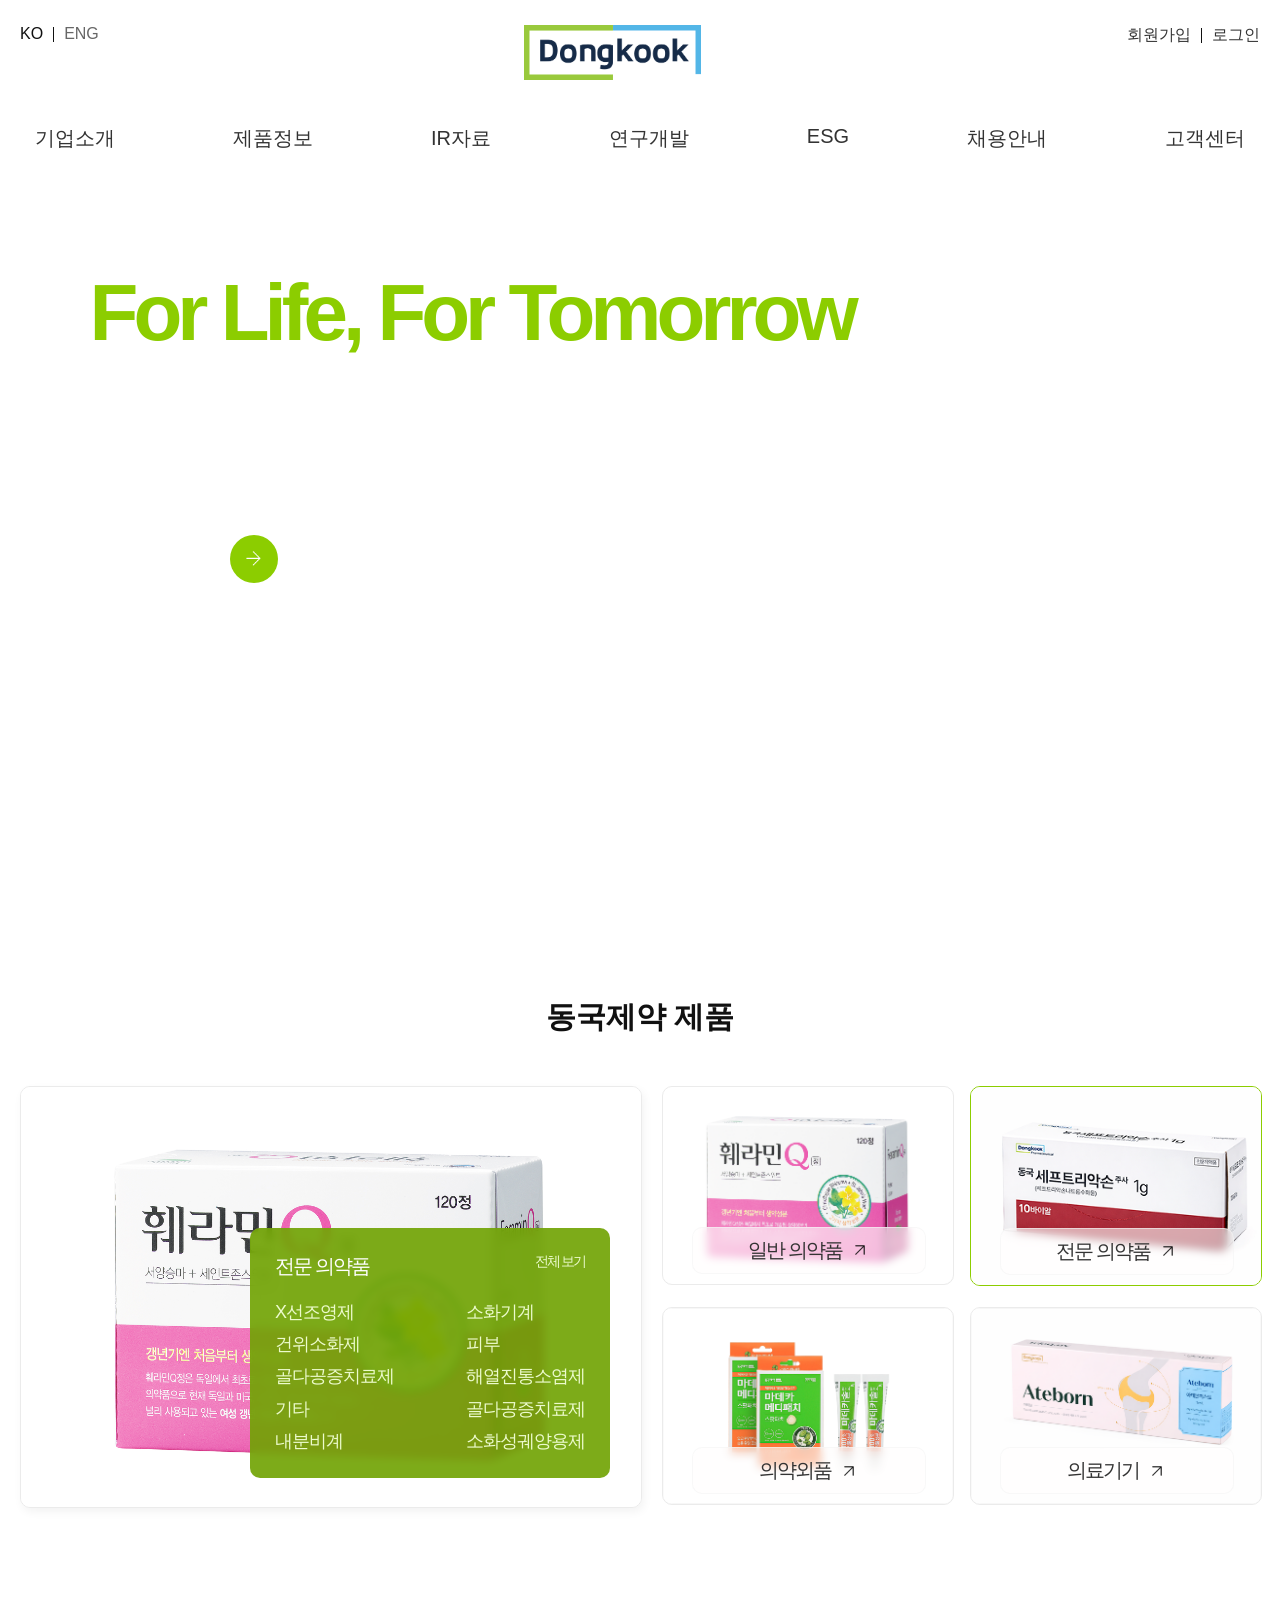
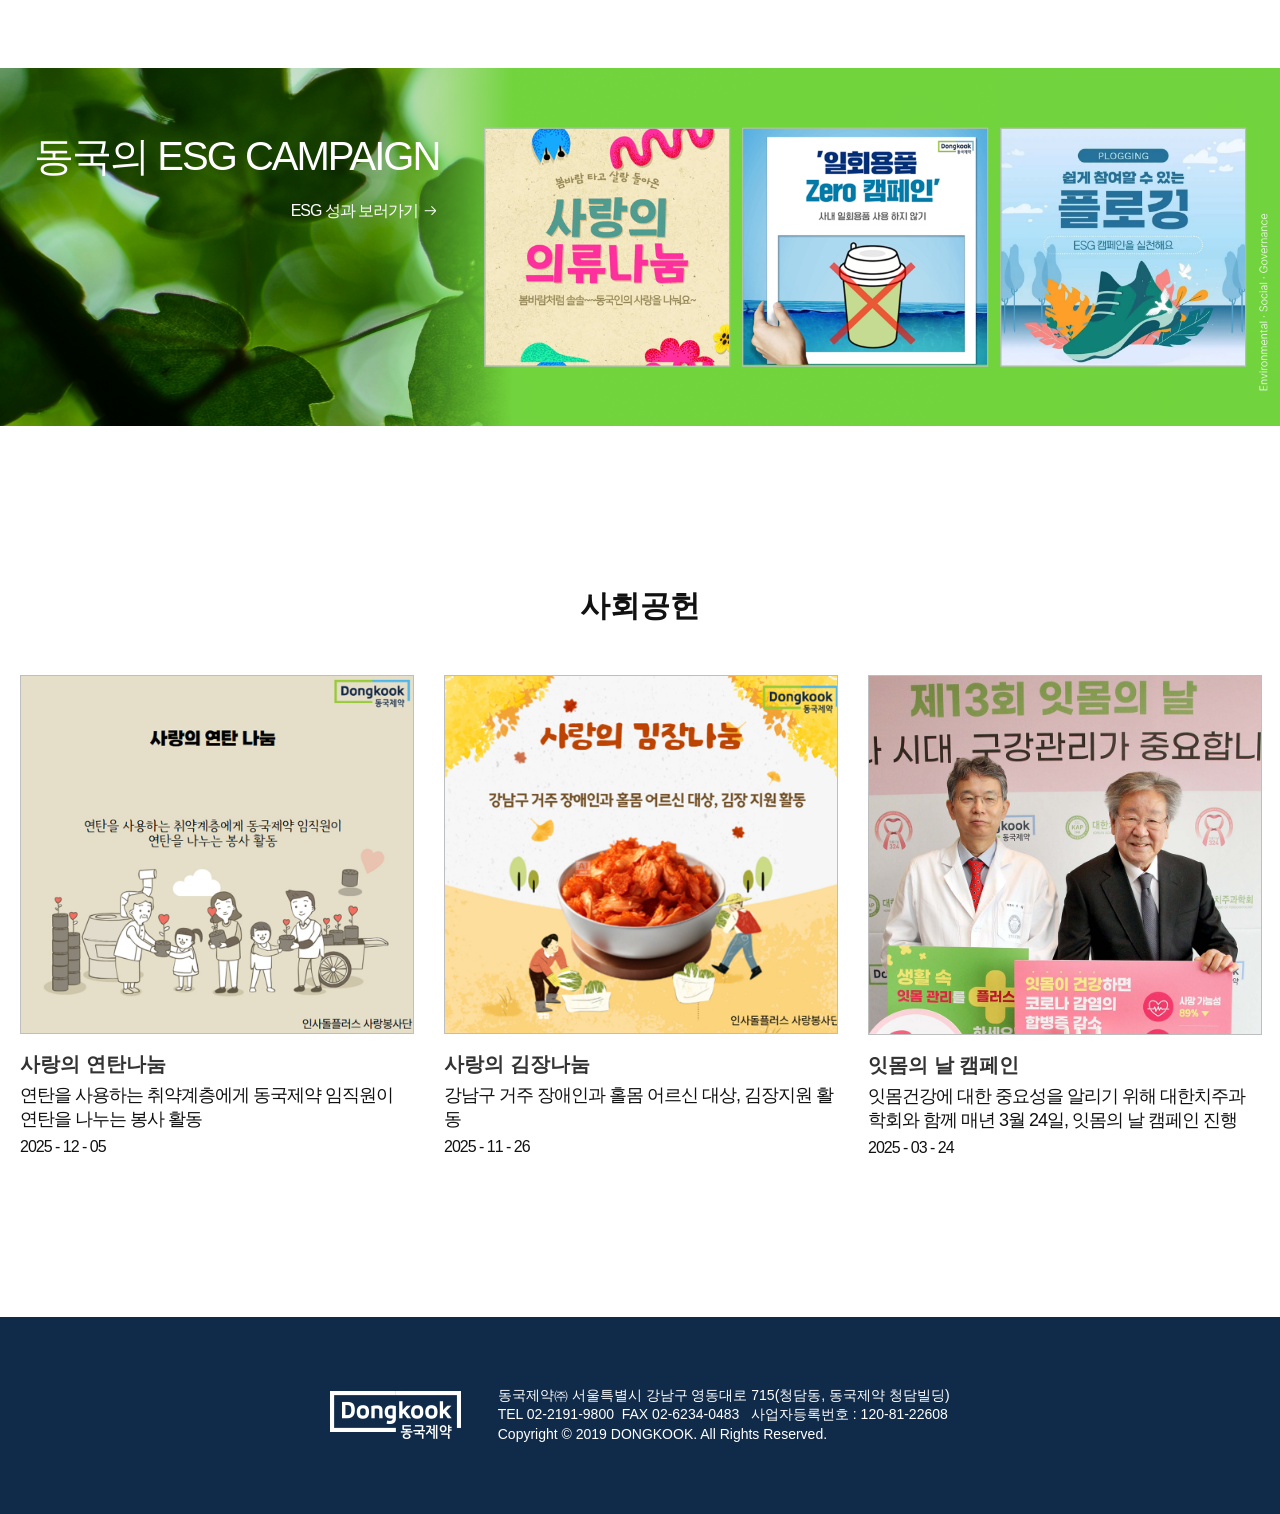
==== commit 0f584118: "서브페이지만 추가" ====
--- a/index.html
+++ b/index.html
@@ -33,9 +33,9 @@
                     </ul>
                 </li>
                 <li>
-                    <a href="#">제품정보</a>
-                    <ul class="lnb">
-                        <li><a href="#">제품검색</a></li>
+                    <a href="sub2-1.html">제품정보</a>
+                    <ul class="lnb">
+                        <li><a href="sub2-1.html">제품검색</a></li>
                         <li><a href="#">제품소식</a></li>
                     </ul>
                 </li>
--- a/css/style.css
+++ b/css/style.css
@@ -59,6 +59,7 @@
 .hero video{object-fit: cover; width: 100%; height: 100%;} 
 .heroTset{position: absolute; z-index: 10; top: 7.8vw; left: 7vw;  z-index: 1;}
 .hero strong{font-size: 8rem; font-weight: bold; color: var(--mainColor1); letter-spacing:-5px; font-family: "Montserrat", sans-serif;}  
+.hero strong br {display: none;}
 .hero .heroText{font-size: 30px; letter-spacing: 2px; line-height: 140%; color: #fff; margin: 2.6rem 0 6rem;}
 .hero .heroBtn{color: #fff; font-size: 20px; width: 170px; height: 57px; border: 1px solid rgba(255, 255, 255, 0.9); background: rgba(255, 255, 255, 0.2); backdrop-filter: blur(4px); border-radius: 50px; display: flex; justify-content:space-between; padding-left: 24px; align-items: center; }
 .hero .heroBtn a{display: inline-block; width: 48px; height: 48px; background: #8CCD00; border-radius: 50%; margin-right: 7px; display: flex; justify-content: center; align-items: center;}
@@ -222,7 +223,7 @@
 nav{width: 100%; height: 100vh; position:fixed; background: rgba(255,255,255,1); top: 0; left: 0; transform: translateX(-100%); transition:transform .5s; z-index: 5;}
 nav.on{transform: translateX(0);}
 ul.gnb{display: flex; flex-direction: column; margin-top: 70px;}
-ul.gnb > li > a{padding:0;}
+ul.gnb > li > a{padding:0; margin-left: 40px;}
 ul.gnb > li > ul.lnb{position: relative; padding-right: 30px;}  /* 연두바탕 크기 줄이려고 넣었는데 안됨 */
 .gnb > li:hover::before{width:0; height: 0; }
 .gnb > li:hover::after{width: 0; height: 0; }
@@ -244,20 +245,40 @@
 .topset > a{ margin: 0 auto;}
 
 
-
-
-
-
-
-    .s1 .content .bimg{display: none;}
-    .s2 figure.mo > .position {}
-    .s2 figure.mo > .position .s2Tset { width: 100%;}
-    .s2 figure.mo > .position .s2Tset h3{margin-bottom: 0; font-size: 3.5rem; width: 100%; text-align: center;}
-    .s2 figure.mo > .position .s2Tset a{display: none;}
-
-    .s3 ul li .textSet{display: flex; flex-direction: column;}
-    .s3 ul li .textSet .desc{display: none}
-    .s3 ul li .textSet .date{text-indent: 3px; margin-top: 4px;}
+/* .s1 .content .bimg{display: none;}     >   섹션1 빅이미지 안 없애는 거 시도중 */
+.s1 .content{flex-direction: column;}
+.s1 .content .bimg{width: 100%;}
+.s1 .content .bimg figure{margin-left: auto; margin-right: auto; }
+.s1 .content .simg{width: 100%;}   
+
+
+.s1 .content .bimg .sort .sortTop h4 {font-size: 1.8rem;}
+.s1 .content .bimg .sort .sortTop a {font-size: 1.4rem;}
+.s1 .content .bimg .sort .sortBottom {font-size: 1.6rem;}
+
+.s1 .content .bimg .sort {padding: 1.6vw 25px; } 
+.s1 .content .bimg .sort .sortTop {margin-bottom: 1vw; }
+.s1 .content .simg > li{width: 10%;}   /* 반응형 700px에  sorttop수정이랑 세트! (292행)*/
+
+/* 
+.s1 .content .simg > li {max-width: 384px; width: 40%; position: relative;  flex-grow: 1; height: fit-content;}
+.s1 .content .simg > li > figure{position: relative; width: 100%; overflow: hidden; border: 1px solid #EBEBEB; border-radius: 10px;}
+.s1 .content .simg > li > figure > img {width: 100%; border-radius: 10px; box-shadow: 2px 4px 10px rgba(0, 0, 0, 0.05); object-fit: cover; display: block; height: 45%; transition: .3s;}
+
+ */
+
+
+
+
+
+.s2 figure.mo > .position {}
+.s2 figure.mo > .position .s2Tset { width: 100%;}
+.s2 figure.mo > .position .s2Tset h3{margin-bottom: 0; font-size: 3.5rem; width: 100%; text-align: center;}
+.s2 figure.mo > .position .s2Tset a{display: none;}
+
+.s3 ul li .textSet{display: flex; flex-direction: column;}
+.s3 ul li .textSet .desc{display: none}
+.s3 ul li .textSet .date{text-indent: 3px; margin-top: 4px;}
 
 }
 
@@ -265,23 +286,27 @@
 @media screen and (max-width:700px)  {
 
     .hero strong{font-size: 4rem; font-weight: bold; letter-spacing: normal;}
+    .hero strong br {display: block;}
+    .topset > a{width: 96px; margin: 0 auto;}
+
+    .s1 .content .simg li figure > a{display: none;}   /* 반응형 1000px에 261행과 세트!*/
+
+
 
     .s2 figure.mo{height: auto;}
     .s2 figure.mo > img{height: auto;}
     .s2 figure.mo > .position{width: 90%; }
     .s2 figure.mo > .position .s2Tset h3{font-size: 2.3rem; letter-spacing: normal;}
-    .s2 figure.mo .imgset{border: 1px solid red; width: 100%;  }
+    .s2 figure.mo .imgset{width: 100%;  }
     .s2 figure.mo .position .imgset a{flex-grow: 1;}
     .s2 figure.mo .position .imgset a img{ }
 
-    .s3 ul{display: flex; flex-direction: column; gap: 50px; flex-grow: 1; margin: 0 auto; align-items: center;}
-    .s3 ul li{width: 90%;}
-/*     .s3 ul li .textSet{flex-direction: row; justify-content: space-between; align-items: center; } */     /* 가로 배열이 나은지 세로배열이 나은지 모르겠음 */
-    .s3 ul > li > .textSet{margin-left: 10px;}
-    .s3 ul > li > .textSet > .date{margin-top: 0.8rem;}
-/*     .s3 ul > li > .textSet > .title{font-size: 1.7rem;}
+    .s3 ul > li > .textSet{margin-left: 0px;}
+    .s3 ul > li > .textSet > .date{margin-top: 0.6rem;}
+    .s3 ul > li > .textSet > .title{font-size: 1.7rem; white-space: nowrap;}
     .s3 ul > li > .textSet > .date{font-size: 1.5rem;}
- */
+   
+
 }
 
 
@@ -292,9 +317,15 @@
 
 
 @media screen and (max-width:390px) {
+
+    /* section{margin-bottom: 160px;}       !!!반응형 어디부터 어느사이즈로 줄일지 결정하기!!!! */
 
 .pc { display: none; }
 .mo { display: block; }
+
+
+section{margin-bottom: 100px;}
+section:first-child{margin-top: 90px;}
 
 .hero{width: 100%; height: auto;}
 .hero strong{font-size: 3rem; font-weight: normal; letter-spacing: normal;}
@@ -304,17 +335,42 @@
 .topset .langbox{display: none;}
 .topset .loginbox{display: none;}
 .topset > a{width: 96px; margin: 0 auto;}  /* 로고크기 가운데 안됨 */
+
+
+.s1 h3{font-size: 2rem;}
+.s1 .content .simg li figure a{display: none;}
+/* .s1 .content .bimg figure {position: relative;} */
+.s1 .content .bimg figure .sort{width: 80%; bottom: auto; top: 50%; left: 50%; transform: translate(-50%,-50%); bottom: auto; right: auto; background:rgba(111, 162, 0, 0.8);}
+/* .s1 .content .bimg .sort {position: absolute; bottom: 3rem; right: 3rem; padding: 24px 25px; background:rgba(111, 162, 0, 0.9); border-radius: 10px; color: #ECFBCC; backdrop-filter:blur(4px); max-width: 427px; width: 50%;}  */
+
+.s2 figure.mo{max-height: 537px;}
+.s2 figure.mo .position{flex-direction: column; align-items: center; width: 80%;}
+.s2 figure.mo .position .s2Tset{flex-direction: row;  align-items: center; width: 100%; justify-content:center;}
 .s2 figure.mo .position .s2Tset > h3{font-size: 2rem; margin-bottom: 0; letter-spacing: -1px;}
-
-
-
-.s1 .content .bimg{display: none;}
-
-    .s2 figure.mo{max-height: 537px;}
-    .s2 figure.mo .position{flex-direction: column; align-items: center; width: 80%;}
-    .s2 figure.mo .position .s2Tset{flex-direction: row;  align-items: center; width: 100%; justify-content:center;}
-    .s2 figure.mo .position .s2Tset > h3{font-size: 2rem; margin-bottom: 0; letter-spacing: -1px;}
-    .s2 figure.mo .position .s2Tset > a{display: none;}
-    .s2 figure.mo .position .imgset{width: 100%; justify-content: center;}
-
-}+.s2 figure.mo .position .s2Tset > a{display: none;}
+.s2 figure.mo .position .imgset{width: 100%; justify-content: center;}
+
+.part3 {display: flex; flex-wrap: wrap; }
+.s3 h3{font-size: 2rem;}
+.s3 ul {display: grid; grid-template-columns: 1fr 1fr;}
+.s3 ul li {width: auto;}
+/* .s3 ul li {width: calc((100% - 40px - 2.5vw) / 2);}
+.s3 ul li:nth-child(odd):last-child {
+    flex-grow: 0;
+    width: calc((100% - 20px - 2.5vw) / 2);
+  } */
+
+footer .content h3{display: none;}
+}
+
+
+
+/* ------------SUB2-1--------------- */
+
+.sectionBox {}
+.sectionBox .location {}
+.sectionBox .location figure{width: 1.6rem; height: 1.6rem; display: inline-block;}
+.sectionBox .location figure img{object-fit: cover; width: 100%; height: auto;}
+.sectionBox .location a{}
+.sectionBox .location a.icon {width: 1.6rem; height: 1.6rem; display: inline-block;}
+.sectionBox .location > a > img{object-fit: cover; width: 100%; height: auto;}
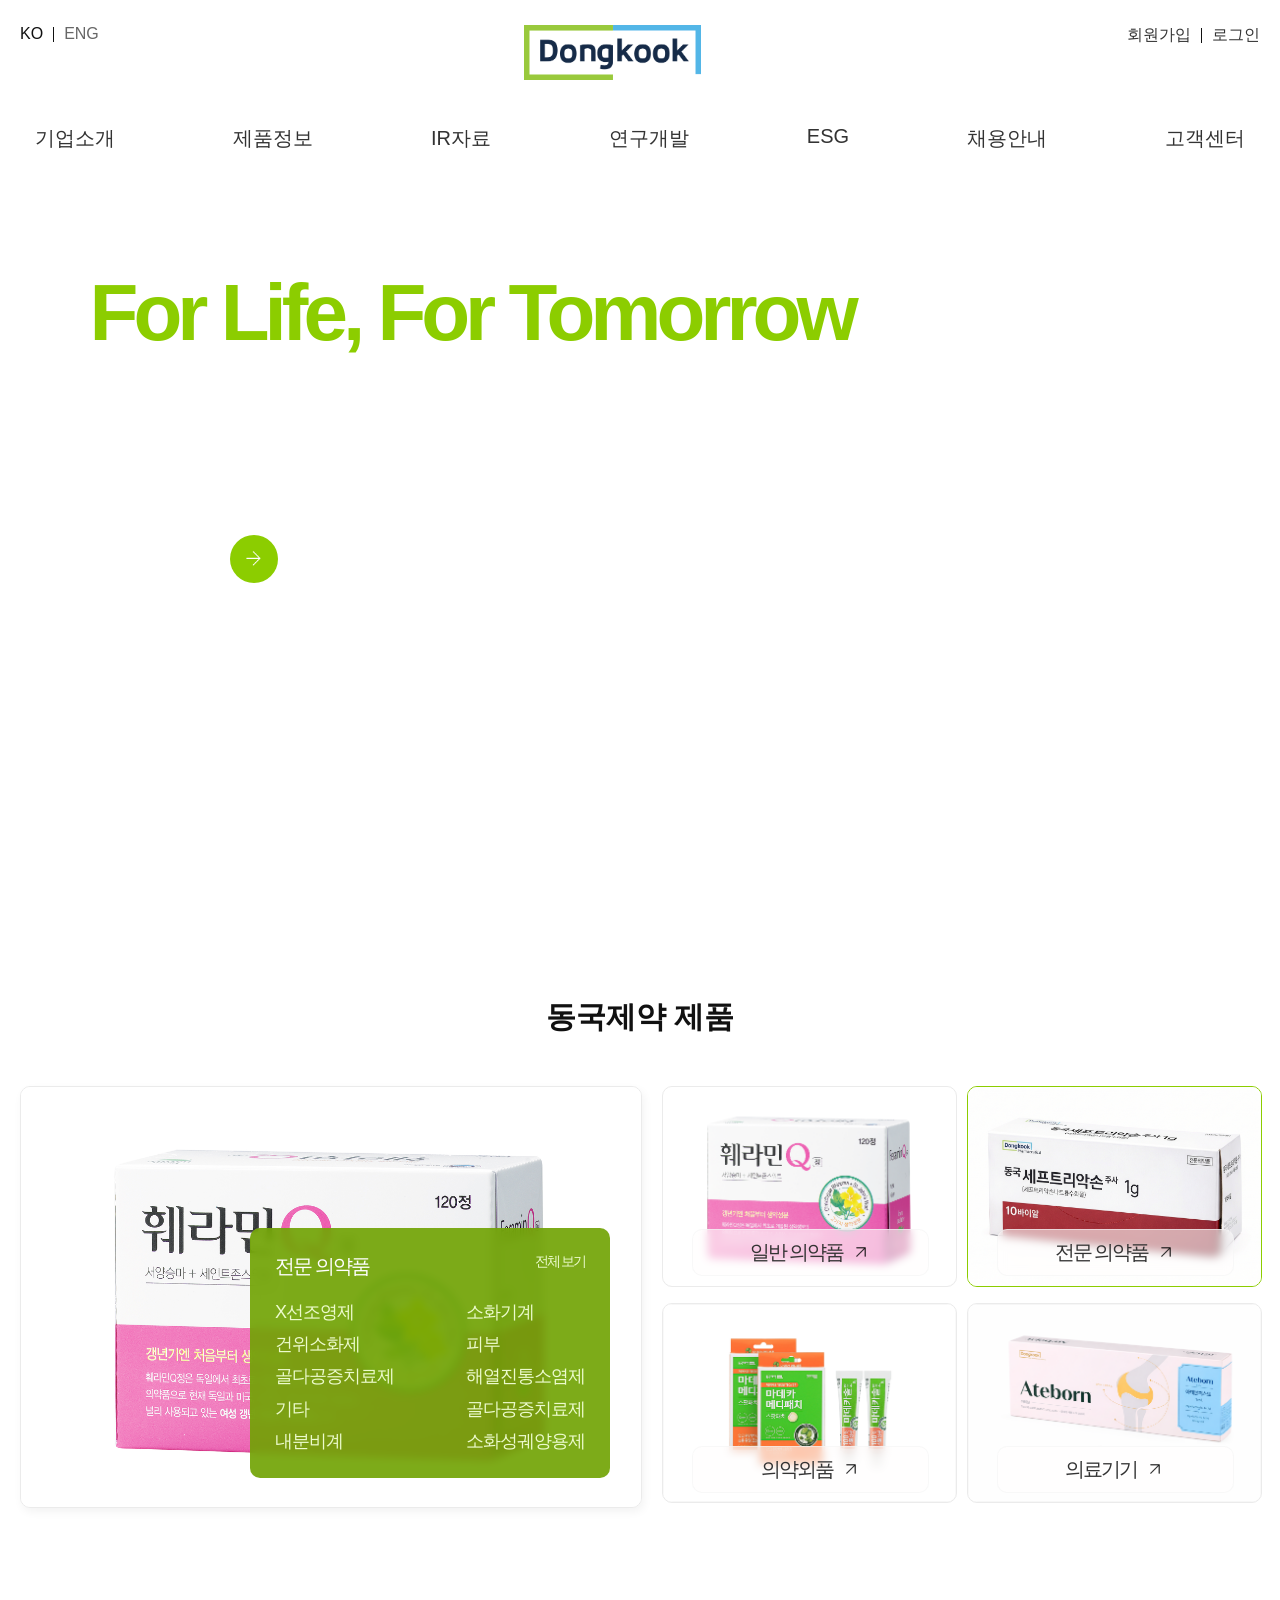
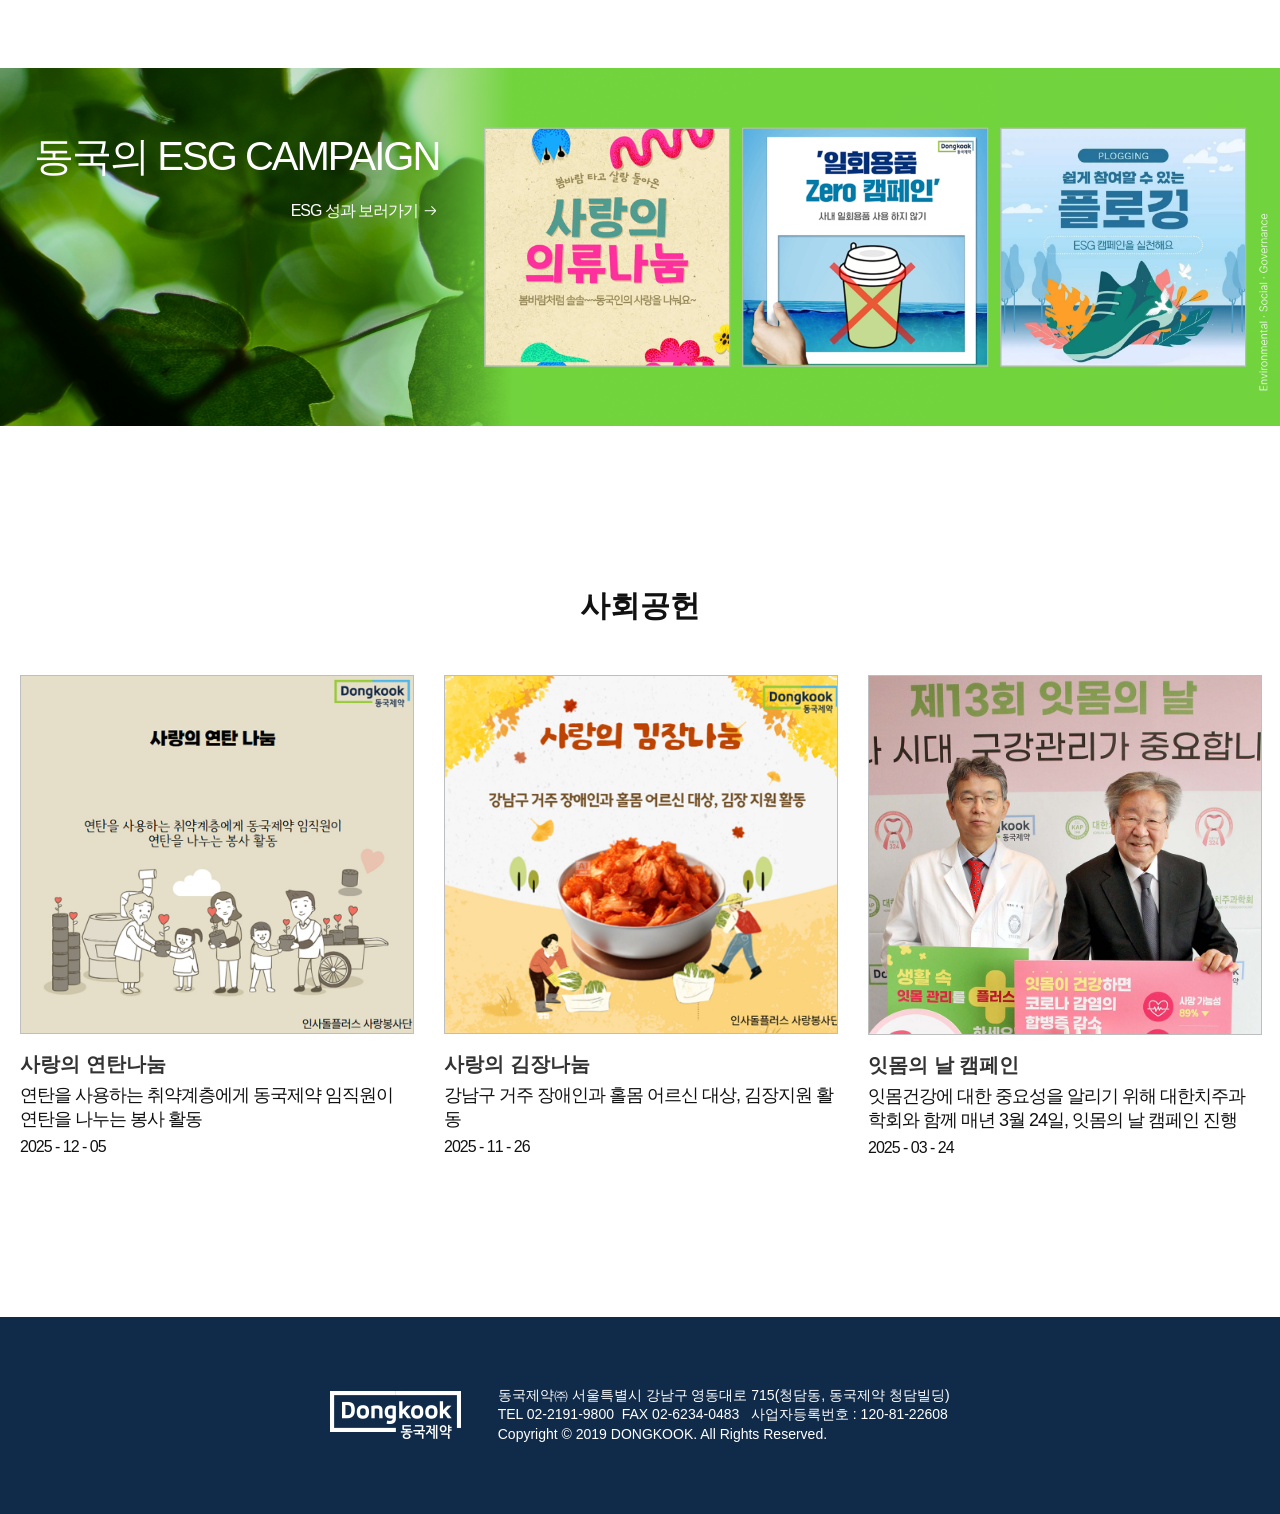
==== commit 3837bb3a: "서브는 상품타입반응형만하면됨, 로그인페이지는 700px반응형부터하기,햄버거에 로그인박스집어넣음" ====
--- a/index.html
+++ b/index.html
@@ -13,12 +13,15 @@
                 <span>KO</span><span></span><span>ENG</span>
             </div>
             <a href="index.html"><img src="images/logo-color.png" alt=""></a>
-            <div class="loginbox">
-                <a href="#">회원가입</a><span></span><a href="#">로그인</a>
+            <div class="loginbox pc">
+                <a href="#">회원가입</a><span></span><a href="login.html">로그인</a>
             </div>
         </div>
 
         <nav>
+            <div class="loginbox mo">
+                    <a href="#">회원가입</a><span></span><a href="login.html">로그인</a>
+                </div>
             <ul class="gnb">
                 <div class="lnbbg"></div>
                 <li>
--- a/css/style.css
+++ b/css/style.css
@@ -26,6 +26,7 @@
 .topset a img{width: 100%; }
 .topset .loginbox {font-size: 1.6rem; display: flex; gap: 10px; align-items: center; }
 .topset .loginbox span{background: #111; width: 1px; height: 15px;}
+nav .loginbox.mo{display: none;} 
 
 .lnbbg{background: #fff; width: 100%; height: 300px; position: absolute; display: none; visibility: hidden;}    /* ----display:none---- */
 .gnb {display: flex; max-width: 1330px; justify-content: space-between; margin-left: auto; margin-right: auto; position: relative; } 
@@ -76,7 +77,7 @@
 .s1 h3 {font-size: 3rem; text-align: center; margin-bottom: 1.6em;}  /* 50px이어서 대략 1.6em */
 .s1 .content {display: flex; justify-content: space-between; gap: 22px;}
 .s1 .content .bimg {width: 50%;}
-.s1 .content .bimg figure {max-width: 794px; position: relative;}
+.s1 .content .bimg figure {/* max-width: 794px; */ position: relative;}
 .s1 .content .bimg figure img{width: 100%; border: 1px solid #EBEBEB; border-radius: 10px; box-shadow: 2px 4px 10px rgba(0, 0, 0, 0.05);}
 .s1 .content .bimg .sort {position: absolute; bottom: 3rem; right: 3rem; padding: 24px 25px; background:rgba(111, 162, 0, 0.9); border-radius: 10px; color: #ECFBCC; backdrop-filter:blur(4px); max-width: 427px; width: 50%;} 
 .s1 .content .bimg .sort .sortTop {display: flex; justify-content: space-between; margin-bottom: 20px; align-items: start;}
@@ -91,7 +92,7 @@
 .s1 .content .bimg .sort .sortBottom ul li:last-child {margin-bottom: 0;}
 
 
-.s1 .content .simg {width: 40%; display: flex; flex-wrap: wrap; gap: 18px;  flex-grow: 1;}
+.s1 .content .simg {width: 40%; display: flex; flex-wrap: wrap; gap:0.93vw;  flex-grow: 1;}
 .s1 .content .simg > li {/* max-width: 384px; */ width: 40%; position: relative;  flex-grow: 1; height: fit-content;}
 .s1 .content .simg > li > figure{position: relative; width: 100%; overflow: hidden; border: 1px solid #EBEBEB; border-radius: 10px;}
 .s1 .content .simg > li > figure > img {width: 100%; border-radius: 10px; box-shadow: 2px 4px 10px rgba(0, 0, 0, 0.05); object-fit: cover; display: block; height: 45%; transition: .3s;}
@@ -169,7 +170,7 @@
 
 /* ---------반응형-------------- */
 
-@media screen and (max-width:1220px)  {
+@media screen and (max-width:1270px)  {
     .pc { display: none; }
     .mo { display: block; }
 .gnb > li {font-size: 20px;  position: relative;  padding: 15px 0; margin: 0 1.56vw; white-space: nowrap;}
@@ -187,14 +188,11 @@
 
 
 
-.s3 ul{}
-
-/* 
-.s3 ul {display: flex; gap:2.5vw;}
-.s3 ul li {width: 30%; flex-grow: 1;}
-.s3 ul li > a{width: 100%; height: auto; border: 1px solid #bcbec0; overflow: hidden; object-fit: cover; display: inline-block; }
-.s3 ul li > a > img {width: 100%; transition: .3s;}
- */
+/* ---------sub2-1-------- */
+.sub_content > form > .searchBox input::placeholder{color: transparent;}
+.sub_content > form > .searchBox.login input::placeholder{color: rgba(17, 17, 17, 0.4);}
+
+
 
 }
 
@@ -233,7 +231,7 @@
 .gnb > li > .lnb > li:hover > a{color: #fff;}
 
 
-.gnb > li > .lnb > li{}
+.gnb > li > .lnb > li{margin-left: 40px; margin-right: 40px;}
 
 .hero{width: 100%; height: 50%;}
 .hero strong{font-size: 6rem; font-weight: bold; letter-spacing: normal;}
@@ -241,15 +239,23 @@
 .hero .heroText{display: none;}
 .hero .heroBtn{display: none;}
 .topset .langbox{display: none;}
-.topset .loginbox{display: none;}
+.topset .loginbox.pc{display: none;} 
 .topset > a{ margin: 0 auto;}
-
-
-/* .s1 .content .bimg{display: none;}     >   섹션1 빅이미지 안 없애는 거 시도중 */
+nav .loginbox.mo{display: flex; gap: 10px; align-items: center; position: absolute; font-size: 1.6rem; top: 20px; right: 20px;
+opacity: 0; transition: opacity .2s; } 
+nav .loginbox.mo > span{width: 1px; height: 1.5rem; background: #111;}
+
+nav.on .loginbox.mo{opacity: 1; transition: opacity .2s; transition-delay: .2s;}
+
+
+
 .s1 .content{flex-direction: column;}
-.s1 .content .bimg{width: 100%;}
-.s1 .content .bimg figure{margin-left: auto; margin-right: auto; }
+.s1 .content .bimg{width: 100%;} 
+.s1 .content .bimg figure{margin-left: auto; margin-right: auto; width: 100%;}
+.s1 .content .bimg figure img{display: inline-block; width: 100%;}
 .s1 .content .simg{width: 100%;}   
+
+
 
 
 .s1 .content .bimg .sort .sortTop h4 {font-size: 1.8rem;}
@@ -259,17 +265,6 @@
 .s1 .content .bimg .sort {padding: 1.6vw 25px; } 
 .s1 .content .bimg .sort .sortTop {margin-bottom: 1vw; }
 .s1 .content .simg > li{width: 10%;}   /* 반응형 700px에  sorttop수정이랑 세트! (292행)*/
-
-/* 
-.s1 .content .simg > li {max-width: 384px; width: 40%; position: relative;  flex-grow: 1; height: fit-content;}
-.s1 .content .simg > li > figure{position: relative; width: 100%; overflow: hidden; border: 1px solid #EBEBEB; border-radius: 10px;}
-.s1 .content .simg > li > figure > img {width: 100%; border-radius: 10px; box-shadow: 2px 4px 10px rgba(0, 0, 0, 0.05); object-fit: cover; display: block; height: 45%; transition: .3s;}
-
- */
-
-
-
-
 
 .s2 figure.mo > .position {}
 .s2 figure.mo > .position .s2Tset { width: 100%;}
@@ -280,10 +275,26 @@
 .s3 ul li .textSet .desc{display: none}
 .s3 ul li .textSet .date{text-indent: 3px; margin-top: 4px;}
 
+
+
+
+/* ---------sub2-1 ------*/
+.sub_content >  form > .searchBox > button{width: 32px; height: auto; }
+
+ul.productType > li > a{font-size:1.8rem;}
+
+ul.productImg li .productText{top: 65%; left: 50%; transform: translate(-50%, -50%); justify-content: center; padding: 16px 0; }  
+ul.productImg li .productText span:first-child{font-size: 2rem; }
+ul.productImg li  .productText:last-child{font-size: 14px;}
+ul.productImg li:hover .productText{ top: 75%; left: 50%; transform: translate(-50%, -50%); opacity: 1; transition: .3s;} 
+
+
+
 }
 
 
 @media screen and (max-width:700px)  {
+    
 
     .hero strong{font-size: 4rem; font-weight: bold; letter-spacing: normal;}
     .hero strong br {display: block;}
@@ -306,6 +317,21 @@
     .s3 ul > li > .textSet > .title{font-size: 1.7rem; white-space: nowrap;}
     .s3 ul > li > .textSet > .date{font-size: 1.5rem;}
    
+    footer .content h3{display: none;}
+
+
+    /* ---------sub2-1------- */
+    .sectionBox .repeatTop .location{display: none;}
+    .sub_content >  form > .searchBox > button{width: 25px; height: auto; }
+
+    ul.productType{}
+
+    ul.productImg > li{width: 40%;}
+    .productImg li.remove700{display: none;}
+    ul.pagenation > li > a.num.remove700{display: none;}
+
+    
+
 
 }
 
@@ -367,10 +393,80 @@
 
 /* ------------SUB2-1--------------- */
 
+.w1600{width: 1600px; margin-left: auto; margin-right: auto;}
+
+
 .sectionBox {}
-.sectionBox .location {}
-.sectionBox .location figure{width: 1.6rem; height: 1.6rem; display: inline-block;}
-.sectionBox .location figure img{object-fit: cover; width: 100%; height: auto;}
-.sectionBox .location a{}
-.sectionBox .location a.icon {width: 1.6rem; height: 1.6rem; display: inline-block;}
-.sectionBox .location > a > img{object-fit: cover; width: 100%; height: auto;}+.sectionBox .repeatTop .location {margin: 40px 0 13px; font-size: 14px; margin-left: clamp(2rem,2.5vw,5rem);}
+.sectionBox .repeatTop .location figure{width: 1.6rem; height: 1.6rem; display: inline-block;}
+.sectionBox .repeatTop .location figure img{object-fit: cover; width: 100%; height: auto;}
+.sectionBox .repeatTop .location a{}
+.sectionBox .repeatTop .location a.icon {width: 1.6rem; height: 1.6rem; display: inline-block;}
+.sectionBox .repeatTop .location > a > img{object-fit: cover; width: 100%; height: auto;}
+
+.repeatTop .pageName{font-size: 30px; font-weight: 500; color: #fff; text-align: center; background: linear-gradient(90deg, var(--mainColor1), var(--mainColor2)); padding: 22px 0; width: 100%;}
+
+.sub_content{display: flex; flex-direction: column; align-items: center;}
+form{margin: 65px 90px; text-align: center;}
+form .searchBox{display: inline-block; position: relative;}
+form .searchBox input{width: 43.75vw; padding: 29px 0 17px 10px; font-size: 25px; letter-spacing: -1px; border: 0; border-bottom: 1px solid #102b4a; color: rgba(17, 17, 17, 0.4);}
+form .searchBox button{background: transparent; border: 0; width: 43px; height: auto; position: absolute; bottom: 17px; right: 17px;}
+form .searchBox button img{width: 100%; height: auto; object-fit: cover;}
+
+ul.productType{display: flex; gap: 15px; font-size:2.2rem; letter-spacing: -1px;}
+ul.productType li{ border-radius:30px; border: 1px solid #4e6886; box-sizing: border-box; }
+ul.productType li.on{background:rgba(16, 43, 74, 1)}
+ul.productType li.on a{color: #fff;}
+ul.productType li a{display:inline-block; border-radius:30px; padding: 10px 15px;}
+
+ul.productType li:hover{background:rgba(16, 43, 74, 0.8)}
+ul.productType li:hover a{color: #fff;}
+
+
+.productImg{display: flex; gap:1vw; flex-grow: 1; flex-wrap: wrap; margin-left: auto; margin-right: auto; text-align: center; margin: 45px 0; justify-content: center;}
+.productImg li{width: 30%; height: auto;  position: relative; }
+.productImg > li > a{width: 100%; height:100%; overflow: hidden; object-fit: cover;}
+.productImg > li > a > img{width: 100%; height:100%; object-fit: cover; border: 1px solid #D9D8D8; background: #fff;}
+.productImg li .productText{display: flex; flex-direction: column; position: absolute; top: 0; left: 0; padding: 29px 0 16px; background: rgba(255, 255, 255, 0.7); border-radius: 5px; width: calc(100% - 1.35vw); top: 85%; left: 50%; transform: translate(-50%, -50%);  transition: .3s; opacity: 0;}  
+.productImg li .productText span:first-child{font-size: 2.5rem; letter-spacing: -1px; font-weight: 600; margin-bottom: 5px;}
+.productImg li .productText:last-child{font-size: 20px; font-weight: lighter; color: #4d4d4f;}
+
+.productImg li:hover .dimmed {width: 100%; height: 100%; background: rgba(0, 0, 0, 0.3); position: absolute; top: 0; left: 0; backdrop-filter: blur(4px);}
+.productImg li:hover .productText{ top: 80%; left: 50%; transform: translate(-50%, -50%); opacity: 1; transition: .3s;} 
+
+
+ul.pagenation{display: flex; align-items: center; margin-bottom: clamp(10.6rem,8.5vw,16rem);}
+ul.pagenation > li{}
+ul.pagenation > li > a{}
+ul.pagenation > li > a.num{font-size: 2.2rem; color: #4d4d4f; padding: 6px 0px; font-weight: lighter; overflow: hidden; width: 42px; display: block; text-align: center; }
+ul.pagenation > li > a.num.present{color: #102b4a; font-weight: normal;}
+ul.pagenation > li > a.num.on{color: #102b4a; font-weight: normal;}
+ul.pagenation > li > a > img{width: 31px; height: auto;}
+ul.pagenation > li > a > img.invert{transform: rotate(180deg);}
+
+
+
+
+
+
+
+
+/* -----------login---------- */
+/* 403행부터 참고, 상속받음 */
+/* form .searchBox{display: inline-block; position: relative;} */
+form.login{margin-bottom: 0;}
+form .searchBox.login{display: flex; flex-direction: column;}
+form .searchBox button.eye{background: transparent; border: 0; width: 22px; height: auto; position: absolute; bottom: 18px; right: 20px; cursor: pointer;}
+
+form .searchBox input{font-size: 16px; letter-spacing: -2px;}
+.searchBox input.id{width: 53.6rem;}
+.searchBox input.password{width: 53.6rem;}
+.searchBox input:focus{outline: 0px;}
+.loginOption {display: flex; margin: 0.88vw 0 6.56vw; font-size: 1.6rem; letter-spacing: -2px; justify-content: space-between;}
+    .ckset{display: flex; gap: 8px; align-items: center;}
+.loginOption > input{border: 1px solid red; background: red;}
+.loginOption .findInfo{display: flex; gap: 0.52vw; align-items: center;}
+.loginOption .findInfo > span{background: #aeaeae; width: 1px; height: 1.6rem;}
+
+.btn_login{width: 53.6rem; padding: 1.9rem 0; background: #102b4a; color: #fff; border-radius: 4px; font-size: 1.6rem; margin-bottom: 1.98vw; cursor: pointer;}
+.btn_signin{width: 53.6rem; padding: 1.9rem 0; border:1px soild #102b4a; color:#102b4a; background: #fff; border-radius: 4px; box-sizing: border-box; font-size: 1.6rem; margin-bottom: clamp(10.6rem,8.5vw,16rem); cursor: pointer;}
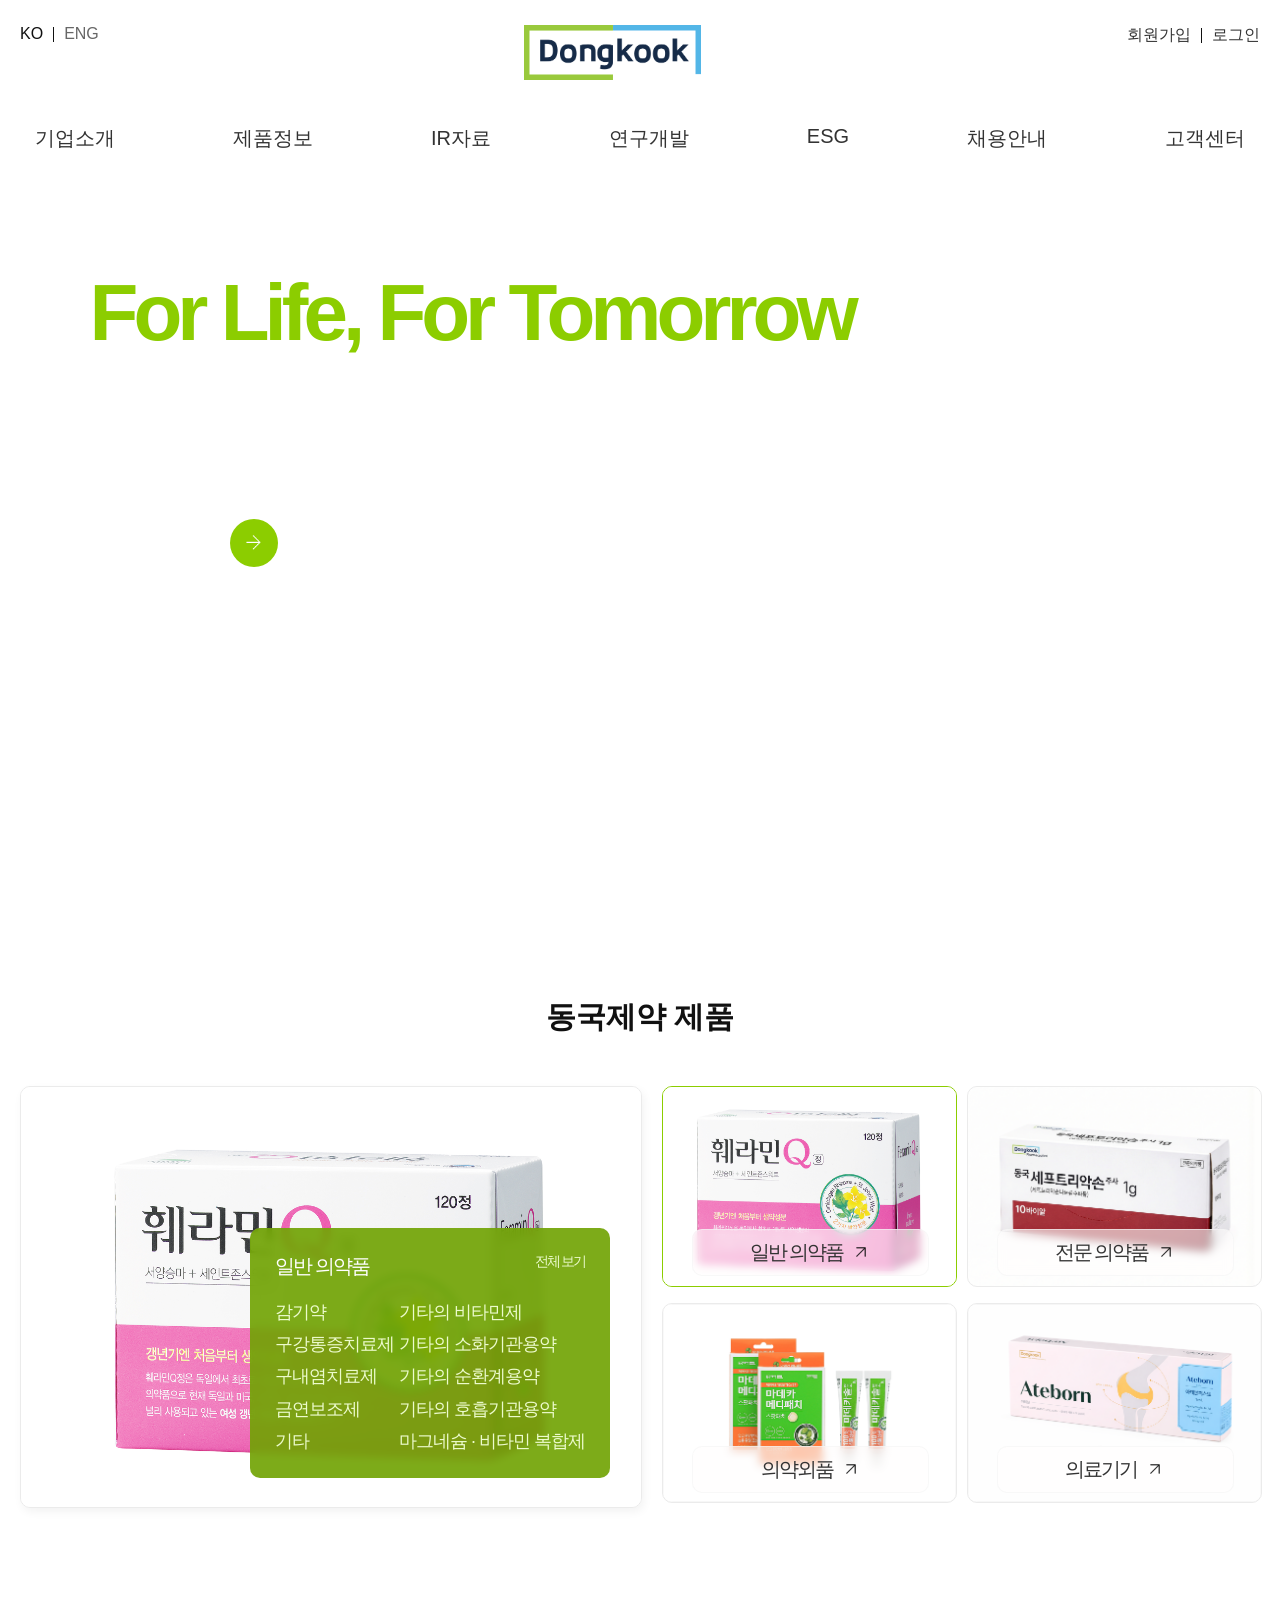
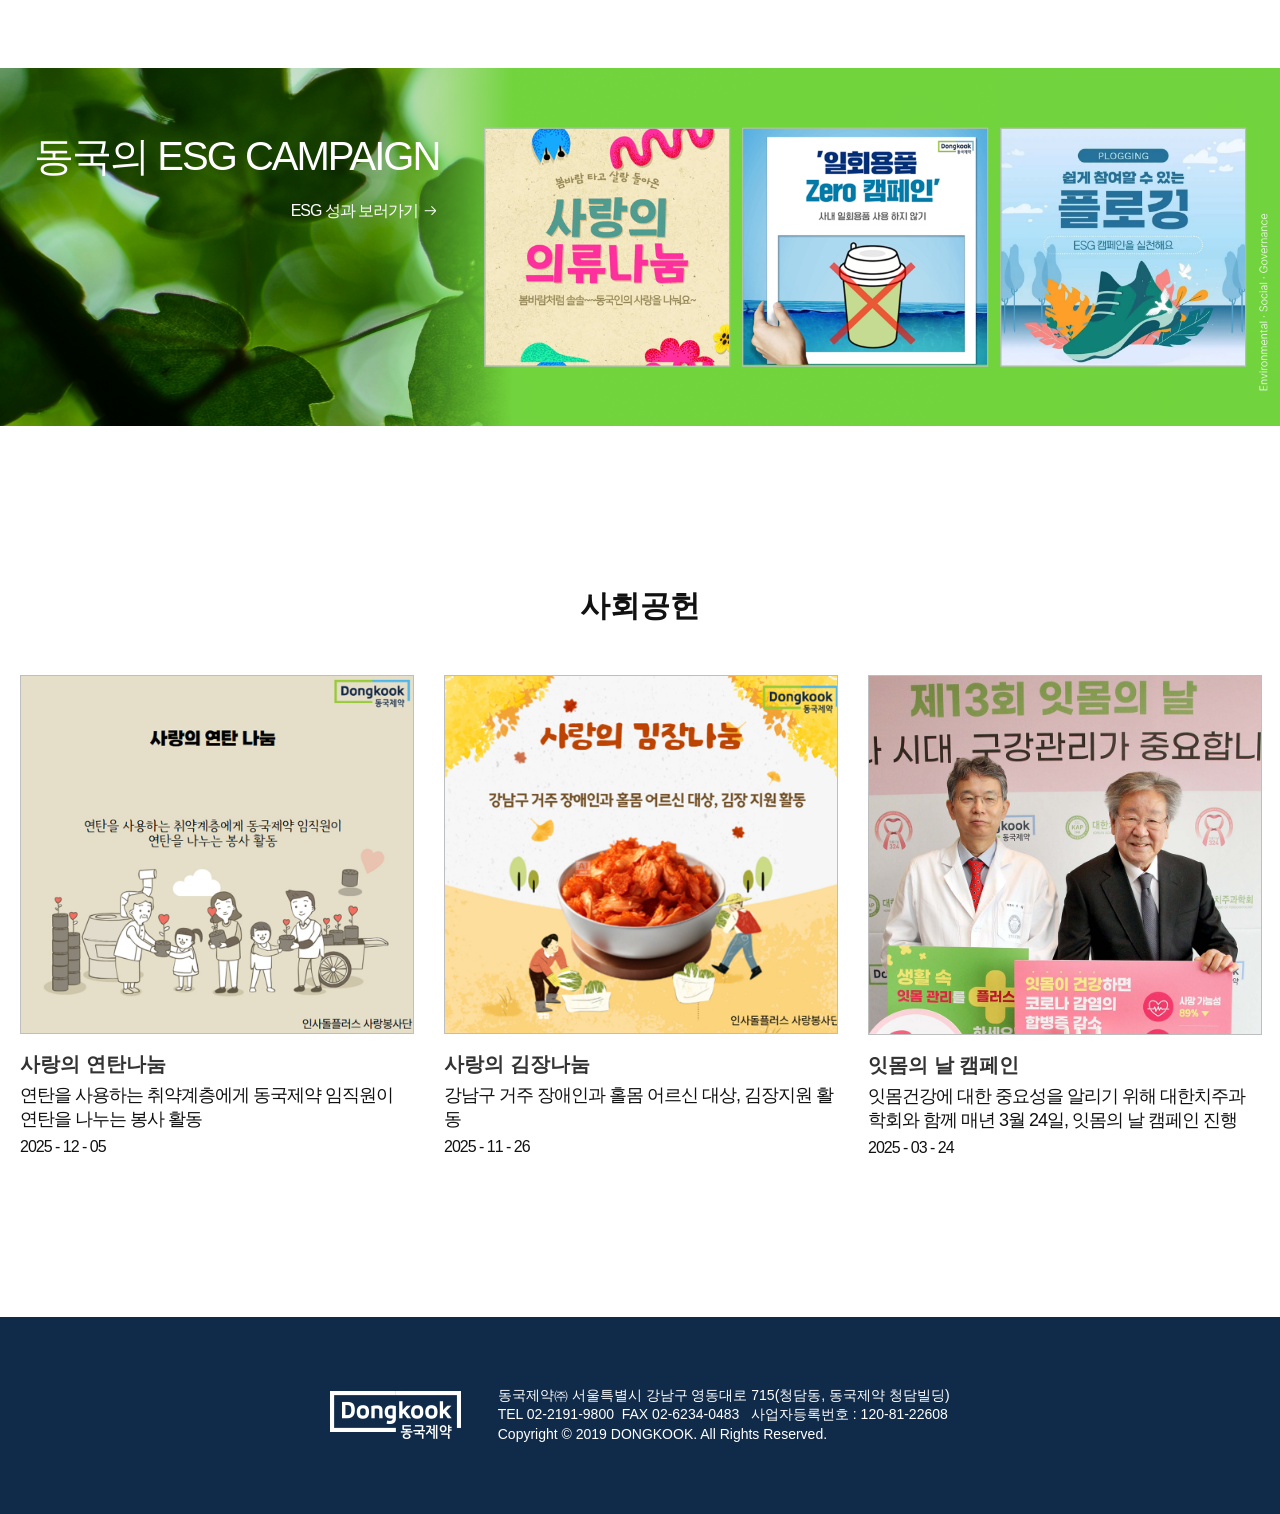
==== commit 6913aac0: "alt추가" ====
--- a/index.html
+++ b/index.html
@@ -12,7 +12,7 @@
             <div class="langbox">
                 <span>KO</span><span></span><span>ENG</span>
             </div>
-            <a href="index.html"><img src="images/logo-color.png" alt=""></a>
+            <a href="index.html"><img src="images/logo-color.png" alt="로고"></a>
             <div class="loginbox pc">
                 <a href="#">회원가입</a><span></span><a href="login.html">로그인</a>
             </div>
@@ -100,7 +100,7 @@
             <div class="heroText">
                 지속 가능한 연구와 책임 있는 제조를 통해 <br>사람과 환경이 함께 건강해지는 미래를 만들어갑니다. 
             </div>
-            <div class="heroBtn">기업소개 <a href="#"><img src="images/hero_arrow.png" alt=""></a></div>
+            <div class="heroBtn">기업소개 <a href="#"><img src="images/hero_arrow.png" alt="이동버튼"></a></div>
         </div>
     </div> 
 
@@ -143,7 +143,7 @@
                     <li>
                         <figure>
                             <img src="images/s1img1.png" alt="상품사진1">
-                            <a href="#">일반 의약품 <span><img src="images/arrowUp-right.png" alt=""></span></a>
+                            <a href="#">일반 의약품 <span><img src="images/arrowUp-right.png" alt="이동버튼"></span></a>
                         </figure>
                         <div class="sort">
                             <div class="sortTop">
@@ -174,7 +174,7 @@
                     <li>
                         <figure>
                             <img src="images/s1img2.png" alt="상품사진2">
-                             <a href="#">전문 의약품 <span><img src="images/arrowUp-right.png" alt=""></span></a>
+                             <a href="#">전문 의약품 <span><img src="images/arrowUp-right.png" alt="이동버튼"></span></a>
                         </figure>
                         <div class="sort">
                             <div class="sortTop">
@@ -204,7 +204,7 @@
                     <li>
                         <figure>
                             <img src="images/s1img3.png" alt="상품사진3">
-                             <a href="#">의약외품 <span><img src="images/arrowUp-right.png" alt=""></span></a>
+                             <a href="#">의약외품 <span><img src="images/arrowUp-right.png" alt="이동버튼"></span></a>
                         </figure>
                         <div class="sort">
                             <div class="sortTop">
@@ -231,7 +231,7 @@
                     <li>
                         <figure>
                             <img src="images/s1img4.png" alt="상품사진4">
-                             <a href="#">의료기기 <span><img src="images/arrowUp-right.png" alt=""></span></a>
+                             <a href="#">의료기기 <span><img src="images/arrowUp-right.png" alt="이동버튼"></span></a>
                         </figure>
                         <div class="sort">
                             <div class="sortTop">
@@ -261,7 +261,7 @@
 
         <section class="s2">
             <figure class="pc">
-                <img src="images/s2bgimginter.png" alt="">
+                <img src="images/s2bgimginter.png" alt="배경이미지">
                 <div class="position">
                     <div class="s2Tset">
                         <h3>동국의 ESG CAMPAIGN</h3>
@@ -271,15 +271,15 @@
                         </a>
                     </div>
                     <div class="imgset">
-                        <a href="#"><img src="images/section2img1.png" alt=""></a>
-                        <a href="#"><img src="images/section2img2.png" alt=""></a>
-                        <a href="#"><img src="images/section2img3.png" alt=""></a>
+                        <a href="#"><img src="images/section2img1.png" alt="캠페인홍보사진1"></a>
+                        <a href="#"><img src="images/section2img2.png" alt="캠페인홍보사진2"></a>
+                        <a href="#"><img src="images/section2img3.png" alt="캠페인홍보사진3"></a>
                     </div>
                 </div>
             </figure>
             
             <figure class="mo">
-                <img src="images/formoDefault.png" alt="">
+                <img src="images/formoDefault.png" alt="배경이미지">
                 <div class="position">
                     <div class="s2Tset">
                         <h3>동국의 ESG CAMPAIGN</h3>
@@ -289,9 +289,9 @@
                         </a>
                     </div>
                     <div class="imgset">
-                        <a href="#"><img src="images/section2img1.png" alt=""></a>
-                        <a href="#"><img src="images/section2img2.png" alt=""></a>
-                        <a href="#"><img src="images/section2img3.png" alt=""></a>
+                        <a href="#"><img src="images/section2img1.png" alt="캠페인홍보사진1"></a>
+                        <a href="#"><img src="images/section2img2.png" alt="캠페인홍보사진2"></a>
+                        <a href="#"><img src="images/section2img3.png" alt="캠페인홍보사진3"></a>
                     </div>
                 </div>
             </figure>
@@ -301,7 +301,7 @@
             <h3>사회공헌</h3>
             <ul class="part3">
                 <li>
-                    <a href="#"><img src="images/s3img1.png" alt=""></a>
+                    <a href="#"><img src="images/s3img1.png" alt="사회공헌활동이미지1"></a>
                     <div class="textSet">
                         <a href="#" class="title">사랑의 연탄나눔</a>
                         <div class="desc">연탄을 사용하는 취약계층에게 동국제약 임직원이 연탄을 나누는 봉사 활동</div>
@@ -309,7 +309,7 @@
                     </div>
                 </li>
                 <li>
-                    <a href="#"><img src="images/s3img2.png" alt=""></a>
+                    <a href="#"><img src="images/s3img2.png" alt="사회공헌활동이미지2"></a>
                     <div class="textSet">
                         <a href="#" class="title">사랑의 김장나눔</a>
                         <div class="desc">강남구 거주 장애인과 홀몸 어르신 대상, 김장지원 활동</div>
@@ -317,7 +317,7 @@
                     </div>
                 </li>
                 <li>
-                    <a href="#"><img src="images/s3img3.png" alt=""></a>
+                    <a href="#"><img src="images/s3img3.png" alt="사회공헌활동이미지3"></a>
                     <div class="textSet">
                         <a href="#" class="title">잇몸의 날 캠페인</a>
                         <div class="desc">잇몸건강에 대한 중요성을 알리기 위해 대한치주과학회와 함께 매년 3월 24일, 잇몸의 날 캠페인 진행</div>
@@ -330,7 +330,7 @@
 
     <footer>
         <div class="content">
-            <h3><img src="images/logo-white.png" alt=""></h3>
+            <h3><img src="images/logo-white.png" alt="흰색로고"></h3>
             <div class="desc">
                 동국제약㈜ 서울특별시 강남구 영동대로 715(청담동, 동국제약 청담빌딩) <br>
                 TEL 02-2191-9800 &nbsp;FAX 02-6234-0483 &nbsp; 사업자등록번호 : 120-81-22608 <br>
--- a/css/style.css
+++ b/css/style.css
@@ -16,6 +16,9 @@
 section{margin-bottom: 160px;}
 section:first-child{margin-top: 130px;}
 .minMargin{padding-right: 20px; padding-left: 20px; box-sizing: border-box;}
+
+.swiper.mo{display: none;}
+
 
 /* -----header---- */
 .topset {display: flex; justify-content: space-between; align-items: start; margin: 25px 20px 30px;}
@@ -61,7 +64,7 @@
 .heroTset{position: absolute; z-index: 10; top: 7.8vw; left: 7vw;  z-index: 1;}
 .hero strong{font-size: 8rem; font-weight: bold; color: var(--mainColor1); letter-spacing:-5px; font-family: "Montserrat", sans-serif;}  
 .hero strong br {display: none;}
-.hero .heroText{font-size: 30px; letter-spacing: 2px; line-height: 140%; color: #fff; margin: 2.6rem 0 6rem;}
+.hero .heroText{font-size: 30px; letter-spacing: 2px; line-height: 140%; color: #fff; margin: 2.5rem 0 4.5rem;}  /* 마진짧게 함 */
 .hero .heroBtn{color: #fff; font-size: 20px; width: 170px; height: 57px; border: 1px solid rgba(255, 255, 255, 0.9); background: rgba(255, 255, 255, 0.2); backdrop-filter: blur(4px); border-radius: 50px; display: flex; justify-content:space-between; padding-left: 24px; align-items: center; }
 .hero .heroBtn a{display: inline-block; width: 48px; height: 48px; background: #8CCD00; border-radius: 50%; margin-right: 7px; display: flex; justify-content: center; align-items: center;}
 .hero .heroBtn a:hover{background: #99e001;}
@@ -330,7 +333,54 @@
     .productImg li.remove700{display: none;}
     ul.pagenation > li > a.num.remove700{display: none;}
 
+
+
+    /* swiper test */
+    .swiper.mo {display: block;}
+    .sub_content ul.productType.pc{display: none;}
+
+    .sub_content .swiper.mo {
+      width: 80%;
+      height: 100%;
+    }
+
+    .sub_content > .swiper.mySwiper.mo .swiper-wrapper .swiper-slide {
+      text-align: center;
+      font-size:1.5rem; letter-spacing: -1px;
+      width: auto;
+      border: 1px solid #4e6886;
+      background: #fff;
+      border-radius: 30px;
+      display: flex;
+      justify-content: center;
+      align-items: center;
+      flex-shrink: 0; 
+    }
+     .swiper-slide a{
+      padding: 10px 15px;
+      display: inline-block;
+      border-radius: 30px;
+    }
     
+     .sub_content > .swiper.mySwiper.mo .swiper-wrapper .swiper-slide.on {
+      background:rgba(16, 43, 74, 1);
+      border-radius: 30px;
+    }
+     .sub_content > .swiper.mySwiper.mo .swiper-wrapper .swiper-slide.on a{
+      color: #fff;
+      padding: 10px 15px;
+      display: inline-block;
+      border-radius: 30px;
+    }
+
+
+
+    /* 로그인페이지 */
+    .sub_content{}
+    form.login{width: 80%; }
+    form.login .searchBox input{/* width: 27.91vw; */ width: 100%;}
+    button.btn_login{width: 80%;}
+    button.btn_signin{width: 80%;}
 
 
 }
@@ -380,13 +430,21 @@
 .s3 h3{font-size: 2rem;}
 .s3 ul {display: grid; grid-template-columns: 1fr 1fr;}
 .s3 ul li {width: auto;}
-/* .s3 ul li {width: calc((100% - 40px - 2.5vw) / 2);}
-.s3 ul li:nth-child(odd):last-child {
-    flex-grow: 0;
-    width: calc((100% - 20px - 2.5vw) / 2);
-  } */
-
+
+   
 footer .content h3{display: none;}
+
+
+/* -----sub2-1---------- */
+ul.productImg li .productText span:first-child{font-size: 1.6rem; white-space: nowrap; overflow: hidden; text-overflow: ellipsis;}
+ul.productImg li  .productText:last-child{font-size: 12px;}
+ul.productImg li .productText{top: 65%; left: 50%;  }  
+ul.productImg li:hover .productText{ top: 55%; left: 50%; transform: translate(-50%, -50%);} 
+ 
+/* ----------login--------- */
+form.login .loginOption{font-size: 15px; flex-direction: column; gap: 30px; flex-wrap: wrap; margin-bottom: 7vw;}
+form.login .loginOption .findInfo{justify-content: center;}
+
 }
 
 
@@ -397,7 +455,7 @@
 
 
 .sectionBox {}
-.sectionBox .repeatTop .location {margin: 40px 0 13px; font-size: 14px; margin-left: clamp(2rem,2.5vw,5rem);}
+.sectionBox .repeatTop .location {margin: 40px 0 13px; font-size: 14px; margin-left: clamp(2rem,2.5vw,5rem); display: flex; align-items: center; gap: 4px;}
 .sectionBox .repeatTop .location figure{width: 1.6rem; height: 1.6rem; display: inline-block;}
 .sectionBox .repeatTop .location figure img{object-fit: cover; width: 100%; height: auto;}
 .sectionBox .repeatTop .location a{}
@@ -413,14 +471,16 @@
 form .searchBox button{background: transparent; border: 0; width: 43px; height: auto; position: absolute; bottom: 17px; right: 17px;}
 form .searchBox button img{width: 100%; height: auto; object-fit: cover;}
 
-ul.productType{display: flex; gap: 15px; font-size:2.2rem; letter-spacing: -1px;}
-ul.productType li{ border-radius:30px; border: 1px solid #4e6886; box-sizing: border-box; }
-ul.productType li.on{background:rgba(16, 43, 74, 1)}
-ul.productType li.on a{color: #fff;}
-ul.productType li a{display:inline-block; border-radius:30px; padding: 10px 15px;}
-
-ul.productType li:hover{background:rgba(16, 43, 74, 0.8)}
-ul.productType li:hover a{color: #fff;}
+ul.productType.pc{display: flex; gap: 15px; font-size:2.2rem; letter-spacing: -1px;}
+ul.productType.pc li{ border-radius:30px; border: 1px solid #4e6886; box-sizing: border-box; }
+ul.productType.pc li.on{background:rgba(16, 43, 74, 1)}
+ul.productType.pc li.on a{color: #fff;}
+ul.productType.pc li a{display:inline-block; border-radius:30px; padding: 10px 15px;}
+
+ul.productType.pc li:hover{background:rgba(16, 43, 74, 0.8)}
+ul.productType.pc li:hover a{color: #fff;} 
+/* swiper 안보이는 거는 맨 위쪽으로 올림! productType안보이면 보이게 하려고 700px때 보이게 하는 속성작성함 */
+
 
 
 .productImg{display: flex; gap:1vw; flex-grow: 1; flex-wrap: wrap; margin-left: auto; margin-right: auto; text-align: center; margin: 45px 0; justify-content: center;}
@@ -449,8 +509,6 @@
 
 
 
-
-
 /* -----------login---------- */
 /* 403행부터 참고, 상속받음 */
 /* form .searchBox{display: inline-block; position: relative;} */
@@ -465,7 +523,7 @@
 .loginOption {display: flex; margin: 0.88vw 0 6.56vw; font-size: 1.6rem; letter-spacing: -2px; justify-content: space-between;}
     .ckset{display: flex; gap: 8px; align-items: center;}
 .loginOption > input{border: 1px solid red; background: red;}
-.loginOption .findInfo{display: flex; gap: 0.52vw; align-items: center;}
+.loginOption .findInfo{display: flex; gap: 1rem; align-items: center;}
 .loginOption .findInfo > span{background: #aeaeae; width: 1px; height: 1.6rem;}
 
 .btn_login{width: 53.6rem; padding: 1.9rem 0; background: #102b4a; color: #fff; border-radius: 4px; font-size: 1.6rem; margin-bottom: 1.98vw; cursor: pointer;}
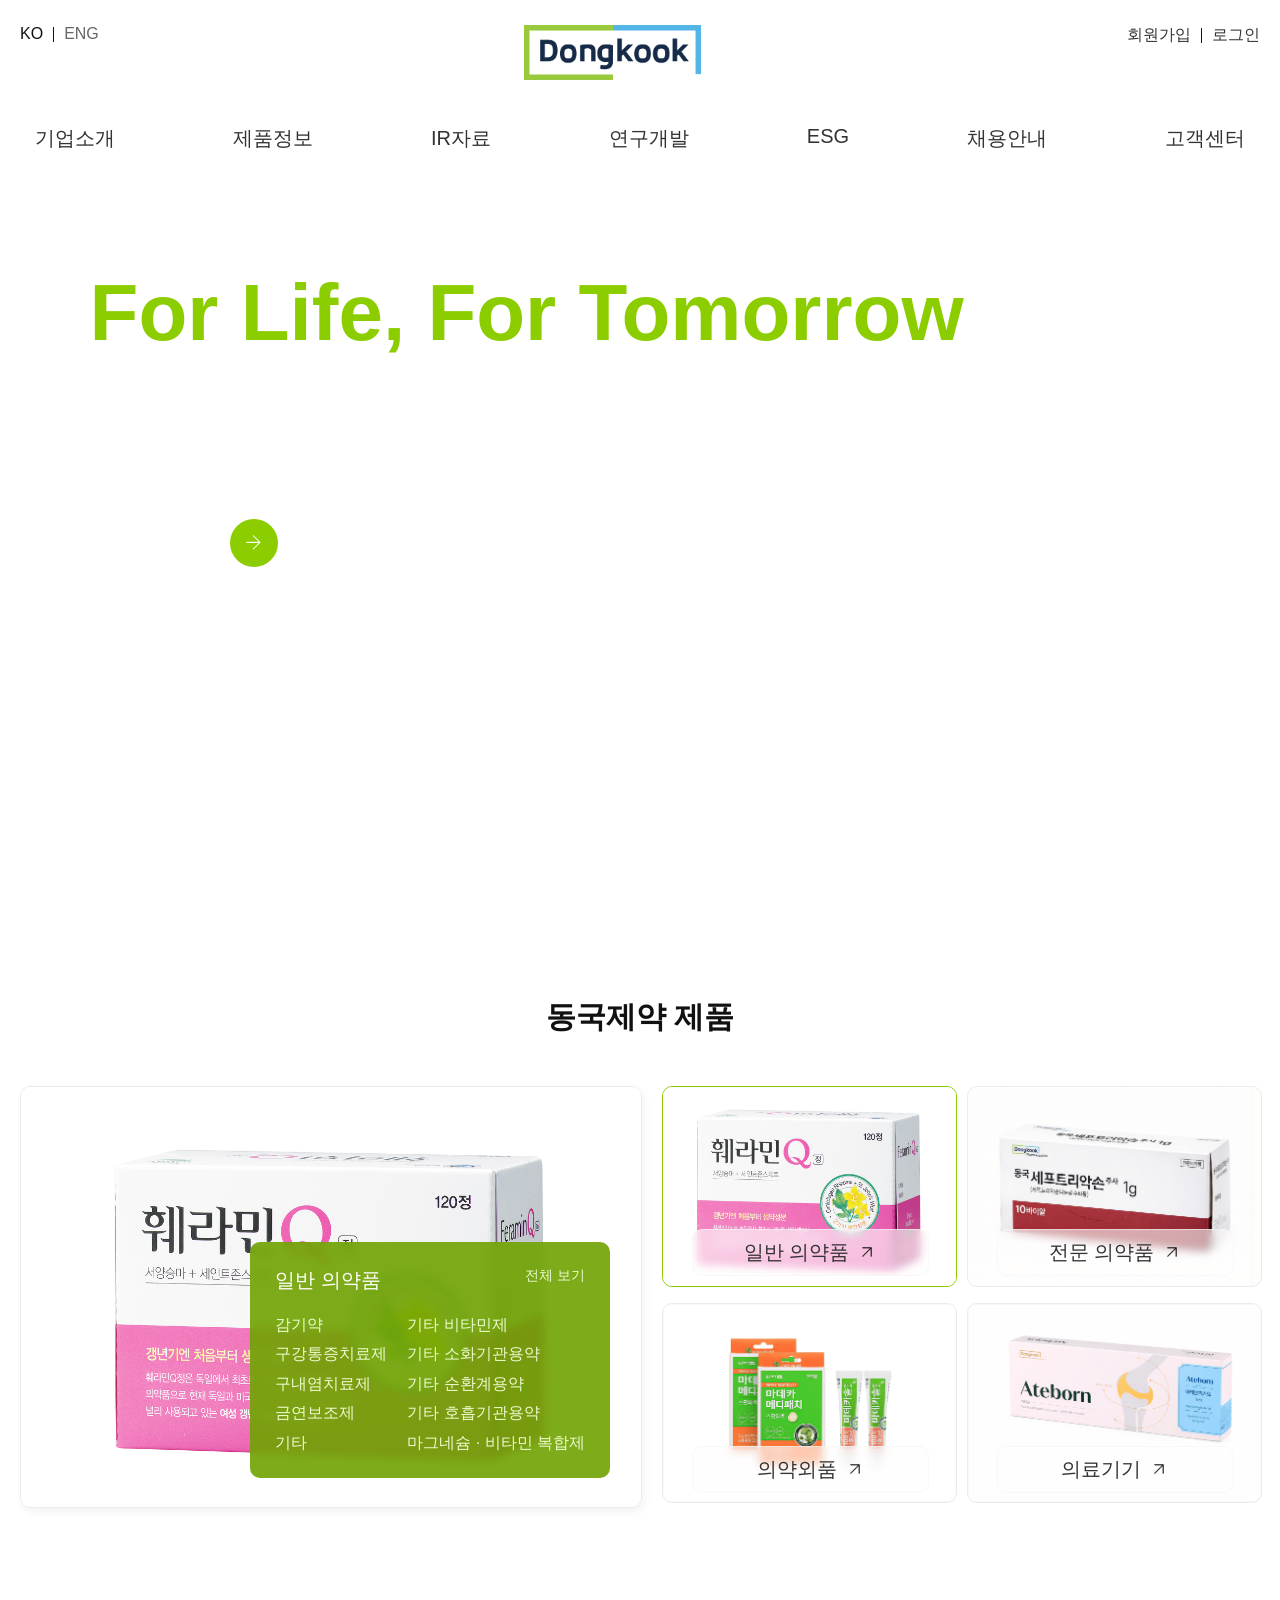
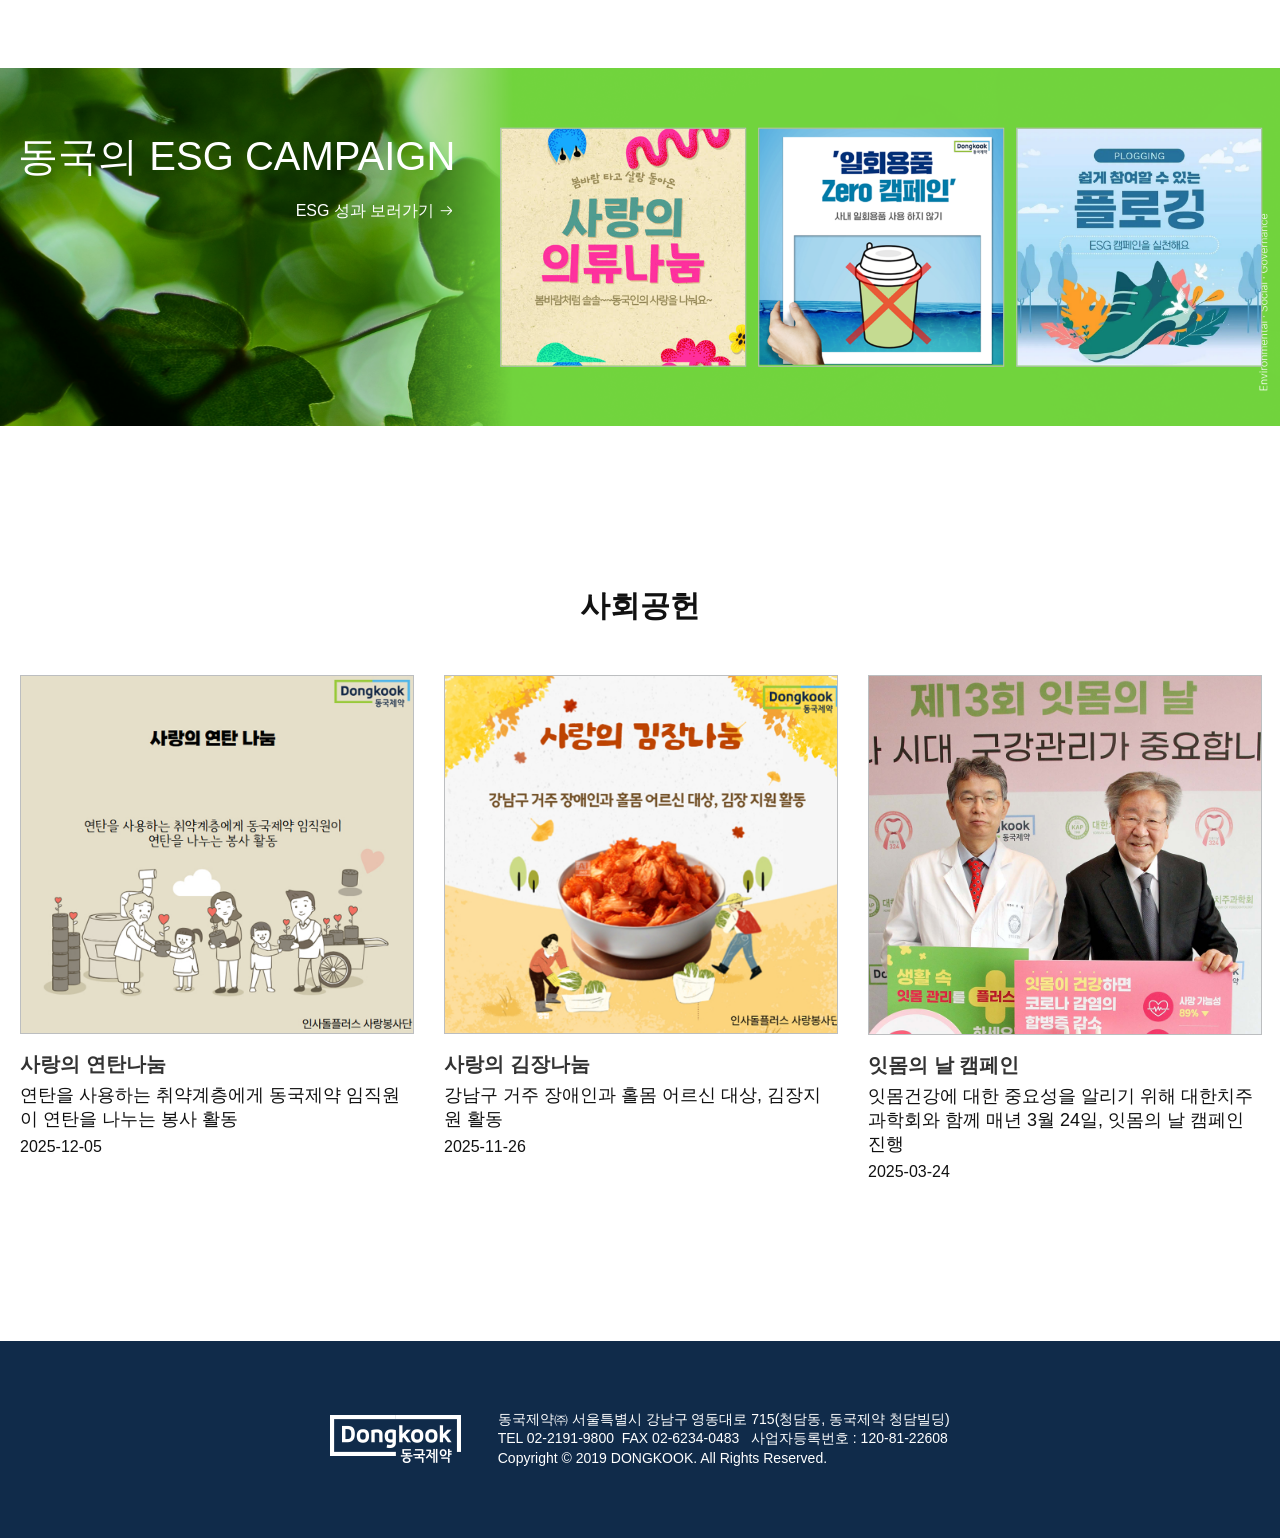
==== commit c597bb04: "자간고치고 반응형살짝망가져서 수정" ====
--- a/index.html
+++ b/index.html
@@ -127,10 +127,10 @@
                                 </ul>
         
                                 <ul>
-                                    <li>기타의 비타민제</li>
-                                    <li>기타의 소화기관용약</li>
-                                    <li>기타의 순환계용약</li>
-                                    <li>기타의 호흡기관용약</li>
+                                    <li>기타 비타민제</li>
+                                    <li>기타 소화기관용약</li>
+                                    <li>기타 순환계용약</li>
+                                    <li>기타 호흡기관용약</li>
                                     <li>마그네슘 · 비타민 복합제</li>
                                 
                                 </ul>
@@ -161,10 +161,10 @@
                                 </ul>
         
                                 <ul>
-                                    <li>기타의 비타민제</li>
-                                    <li>기타의 소화기관용약</li>
-                                    <li>기타의 순환계용약</li>
-                                    <li>기타의 호흡기관용약</li>
+                                    <li>기타 비타민제</li>
+                                    <li>기타 소화기관용약</li>
+                                    <li>기타 순환계용약</li>
+                                    <li>기타 호흡기관용약</li>
                                     <li>마그네슘 · 비타민 복합제</li>
                                 
                                 </ul>
@@ -305,7 +305,7 @@
                     <div class="textSet">
                         <a href="#" class="title">사랑의 연탄나눔</a>
                         <div class="desc">연탄을 사용하는 취약계층에게 동국제약 임직원이 연탄을 나누는 봉사 활동</div>
-                        <span class="date">2025 - 12 - 05</span>
+                        <span class="date">2025-12-05</span>
                     </div>
                 </li>
                 <li>
@@ -313,7 +313,7 @@
                     <div class="textSet">
                         <a href="#" class="title">사랑의 김장나눔</a>
                         <div class="desc">강남구 거주 장애인과 홀몸 어르신 대상, 김장지원 활동</div>
-                        <span class="date">2025 - 11 - 26</span>
+                        <span class="date">2025-11-26</span>
                     </div>
                 </li>
                 <li>
@@ -321,7 +321,7 @@
                     <div class="textSet">
                         <a href="#" class="title">잇몸의 날 캠페인</a>
                         <div class="desc">잇몸건강에 대한 중요성을 알리기 위해 대한치주과학회와 함께 매년 3월 24일, 잇몸의 날 캠페인 진행</div>
-                        <span class="date">2025 - 03 - 24</span>
+                        <span class="date">2025-03-24</span>
                     </div>
                 </li>
             </ul>
--- a/css/style.css
+++ b/css/style.css
@@ -62,9 +62,9 @@
 /* 높이를 vh기준으로 해서 그런지 브라우저창 세로길이를 줄이면 영상영역이 짧아지는 것 같음 (글자가 넘침) */
 .hero video{object-fit: cover; width: 100%; height: 100%;} 
 .heroTset{position: absolute; z-index: 10; top: 7.8vw; left: 7vw;  z-index: 1;}
-.hero strong{font-size: 8rem; font-weight: bold; color: var(--mainColor1); letter-spacing:-5px; font-family: "Montserrat", sans-serif;}  
+.hero strong{font-size: 8rem; font-weight: bold; color: var(--mainColor1);  font-family: "Montserrat", sans-serif;}  
 .hero strong br {display: none;}
-.hero .heroText{font-size: 30px; letter-spacing: 2px; line-height: 140%; color: #fff; margin: 2.5rem 0 4.5rem;}  /* 마진짧게 함 */
+.hero .heroText{font-size: 30px;  line-height: 140%; color: #fff; margin: 2.5rem 0 4.5rem;}  /* 마진짧게 함 */
 .hero .heroBtn{color: #fff; font-size: 20px; width: 170px; height: 57px; border: 1px solid rgba(255, 255, 255, 0.9); background: rgba(255, 255, 255, 0.2); backdrop-filter: blur(4px); border-radius: 50px; display: flex; justify-content:space-between; padding-left: 24px; align-items: center; }
 .hero .heroBtn a{display: inline-block; width: 48px; height: 48px; background: #8CCD00; border-radius: 50%; margin-right: 7px; display: flex; justify-content: center; align-items: center;}
 .hero .heroBtn a:hover{background: #99e001;}
@@ -84,12 +84,12 @@
 .s1 .content .bimg figure img{width: 100%; border: 1px solid #EBEBEB; border-radius: 10px; box-shadow: 2px 4px 10px rgba(0, 0, 0, 0.05);}
 .s1 .content .bimg .sort {position: absolute; bottom: 3rem; right: 3rem; padding: 24px 25px; background:rgba(111, 162, 0, 0.9); border-radius: 10px; color: #ECFBCC; backdrop-filter:blur(4px); max-width: 427px; width: 50%;} 
 .s1 .content .bimg .sort .sortTop {display: flex; justify-content: space-between; margin-bottom: 20px; align-items: start;}
-.s1 .content .bimg .sort .sortTop h4 {font-size: 2rem; font-weight: 500; letter-spacing: -2px; line-height: 140%; color: #fff;}
-.s1 .content .bimg .sort .sortTop a {color: #ECFBCC; font-size: 1.4rem; line-height: 140%; letter-spacing: -2px; transition: .3s;}
+.s1 .content .bimg .sort .sortTop h4 {font-size: 2rem; font-weight: 500;  line-height: 140%; color: #fff;}
+.s1 .content .bimg .sort .sortTop a {color: #ECFBCC; font-size: 1.4rem; line-height: 140%; transition: .3s;}
 .s1 .content .bimg .sort .sortTop a:hover{font-size: 1.45rem; color: #f5ffe0; display: inline-block; /* border-bottom:1px solid #f5ffe0; */}
 /* hover 효과 언더라인이랑 폰트사이즈 중 어떤 걸로 할지 물어보기 */
 
-.s1 .content .bimg .sort .sortBottom {display: flex; /* gap: 8.4rem; */ justify-content: space-between; font-size: 1.8rem; line-height: 140%; letter-spacing: -1px; font-weight: 300;}
+.s1 .content .bimg .sort .sortBottom {display: flex; /* gap: 8.4rem; */ justify-content: space-between; font-size: 1.6rem; line-height: 140%;  font-weight: 300; letter-spacing: normal;}
 .s1 .content .bimg .sort .sortBottom ul {}
 .s1 .content .bimg .sort .sortBottom ul li {margin-bottom: 7px;}
 .s1 .content .bimg .sort .sortBottom ul li:last-child {margin-bottom: 0;}
@@ -104,7 +104,7 @@
 
 
 
-.s1 .content .simg li figure a{display: flex; align-items: center; justify-content: center; font-size: 2rem; font-weight: 300; letter-spacing: -2px; position: absolute; bottom: 5%; left: 10%; width: 80%; gap:8px; padding: 9px 0; background: rgba(255, 253, 253, 0.6); border-radius: 10px; backdrop-filter: blur(4px); border: 1px solid rgba(244,244,244, 0.6);}
+.s1 .content .simg li figure a{display: flex; align-items: center; justify-content: center; font-size: 2rem; font-weight: 300;  position: absolute; bottom: 5%; left: 10%; width: 80%; gap:8px; padding: 9px 0; background: rgba(255, 253, 253, 0.6); border-radius: 10px; backdrop-filter: blur(4px); border: 1px solid rgba(244,244,244, 0.6); }
 .s1 .content .simg li figure a:hover{background: rgba(255, 253, 253, 0.8); color: #111;}
 
 .s1 .content .simg li figure a span{display: flex; align-items: center;}
@@ -126,9 +126,9 @@
 .s2 figure > img{width: 100%; object-fit: cover; display: block; height: auto;}
 .s2 figure .position{position: absolute; left: 50%; top: 50%; transform: translate(-50%,-50%); display: flex; gap:3.54vw;}
 .s2 figure .s2Tset{color: #fff; display: flex; flex-direction: column; align-items: end; white-space: nowrap;}
-.s2 figure .s2Tset h3{font-size:4rem; line-height: 140%; letter-spacing: -2px; margin-bottom: 1.6rem; font-weight: 500;} 
+.s2 figure .s2Tset h3{font-size:4rem; line-height: 140%; margin-bottom: 1.6rem; font-weight: 500;} 
 /* section2 타이틀 크기 */
-.s2 figure .s2Tset a{font-size: 1.6rem; line-height: 140%; letter-spacing: -1px; display: inline-block; display: flex; color: #fff; align-items: center;}
+.s2 figure .s2Tset a{font-size: 1.6rem; line-height: 140%; display: inline-block; display: flex; color: #fff; align-items: center;}
 
 /* 화살표 촉이 축이랑 가운데가 아닌 것 같음 */
 .s2 figure .s2Tset a .arrow{width: 1.9rem; height: 1.9rem; margin-left: 2px; position: relative;}
@@ -156,8 +156,8 @@
 .s3 ul li:hover > a > img {transform: scale(1.1); transition: .3s;} 
 .s3 ul li .textSet {}
 .s3 ul li .textSet .title {margin-top: 1.5rem; font-size: 2rem; font-weight: 600; display: inline-block;}
-.s3 ul li .textSet .desc {font-size: 1.8rem; letter-spacing: -1px; margin: 5px 0 7px;}
-.s3 ul li .textSet .date {font-size: 1.6rem; letter-spacing: -1px; /* display: inline-block; */}
+.s3 ul li .textSet .desc {font-size: 1.8rem; margin: 5px 0 7px;}
+.s3 ul li .textSet .date {font-size: 1.6rem; /* display: inline-block; */}
 
 
 footer{height:clamp(19.7rem,10vw,17.9rem); width: 100%; background: #102B4A; display: flex; align-items: center; justify-content: center;}
@@ -317,7 +317,7 @@
 
     .s3 ul > li > .textSet{margin-left: 0px;}
     .s3 ul > li > .textSet > .date{margin-top: 0.6rem;}
-    .s3 ul > li > .textSet > .title{font-size: 1.7rem; white-space: nowrap;}
+    .s3 ul > li > .textSet > .title{font-size: 1.7rem; white-space: nowrap; letter-spacing: -1px;}
     .s3 ul > li > .textSet > .date{font-size: 1.5rem;}
    
     footer .content h3{display: none;}
@@ -444,6 +444,7 @@
 /* ----------login--------- */
 form.login .loginOption{font-size: 15px; flex-direction: column; gap: 30px; flex-wrap: wrap; margin-bottom: 7vw;}
 form.login .loginOption .findInfo{justify-content: center;}
+.sub_content form .searchBox input{font-size: 15px; /* letter-spacing: -1px; */}
 
 }
 
@@ -467,11 +468,11 @@
 .sub_content{display: flex; flex-direction: column; align-items: center;}
 form{margin: 65px 90px; text-align: center;}
 form .searchBox{display: inline-block; position: relative;}
-form .searchBox input{width: 43.75vw; padding: 29px 0 17px 10px; font-size: 25px; letter-spacing: -1px; border: 0; border-bottom: 1px solid #102b4a; color: rgba(17, 17, 17, 0.4);}
+form .searchBox input{width: 43.75vw; padding: 29px 0 17px 10px; font-size: 25px; /* letter-spacing: -1px; */ border: 0; border-bottom: 1px solid #102b4a; color: rgba(17, 17, 17, 0.4);}
 form .searchBox button{background: transparent; border: 0; width: 43px; height: auto; position: absolute; bottom: 17px; right: 17px;}
 form .searchBox button img{width: 100%; height: auto; object-fit: cover;}
 
-ul.productType.pc{display: flex; gap: 15px; font-size:2.2rem; letter-spacing: -1px;}
+ul.productType.pc{display: flex; gap: 15px; font-size:2.2rem; /* letter-spacing: -1px; */}
 ul.productType.pc li{ border-radius:30px; border: 1px solid #4e6886; box-sizing: border-box; }
 ul.productType.pc li.on{background:rgba(16, 43, 74, 1)}
 ul.productType.pc li.on a{color: #fff;}
@@ -488,7 +489,7 @@
 .productImg > li > a{width: 100%; height:100%; overflow: hidden; object-fit: cover;}
 .productImg > li > a > img{width: 100%; height:100%; object-fit: cover; border: 1px solid #D9D8D8; background: #fff;}
 .productImg li .productText{display: flex; flex-direction: column; position: absolute; top: 0; left: 0; padding: 29px 0 16px; background: rgba(255, 255, 255, 0.7); border-radius: 5px; width: calc(100% - 1.35vw); top: 85%; left: 50%; transform: translate(-50%, -50%);  transition: .3s; opacity: 0;}  
-.productImg li .productText span:first-child{font-size: 2.5rem; letter-spacing: -1px; font-weight: 600; margin-bottom: 5px;}
+.productImg li .productText span:first-child{font-size: 2.5rem; /* letter-spacing: -1px; */ font-weight: 600; margin-bottom: 5px;}
 .productImg li .productText:last-child{font-size: 20px; font-weight: lighter; color: #4d4d4f;}
 
 .productImg li:hover .dimmed {width: 100%; height: 100%; background: rgba(0, 0, 0, 0.3); position: absolute; top: 0; left: 0; backdrop-filter: blur(4px);}
@@ -516,11 +517,11 @@
 form .searchBox.login{display: flex; flex-direction: column;}
 form .searchBox button.eye{background: transparent; border: 0; width: 22px; height: auto; position: absolute; bottom: 18px; right: 20px; cursor: pointer;}
 
-form .searchBox input{font-size: 16px; letter-spacing: -2px;}
+form .searchBox input{font-size: 16px; /* letter-spacing: -1px; */}
 .searchBox input.id{width: 53.6rem;}
 .searchBox input.password{width: 53.6rem;}
 .searchBox input:focus{outline: 0px;}
-.loginOption {display: flex; margin: 0.88vw 0 6.56vw; font-size: 1.6rem; letter-spacing: -2px; justify-content: space-between;}
+.loginOption {display: flex; margin: 0.88vw 0 6.56vw; font-size: 1.6rem;  letter-spacing: -1px; justify-content: space-between;}
     .ckset{display: flex; gap: 8px; align-items: center;}
 .loginOption > input{border: 1px solid red; background: red;}
 .loginOption .findInfo{display: flex; gap: 1rem; align-items: center;}
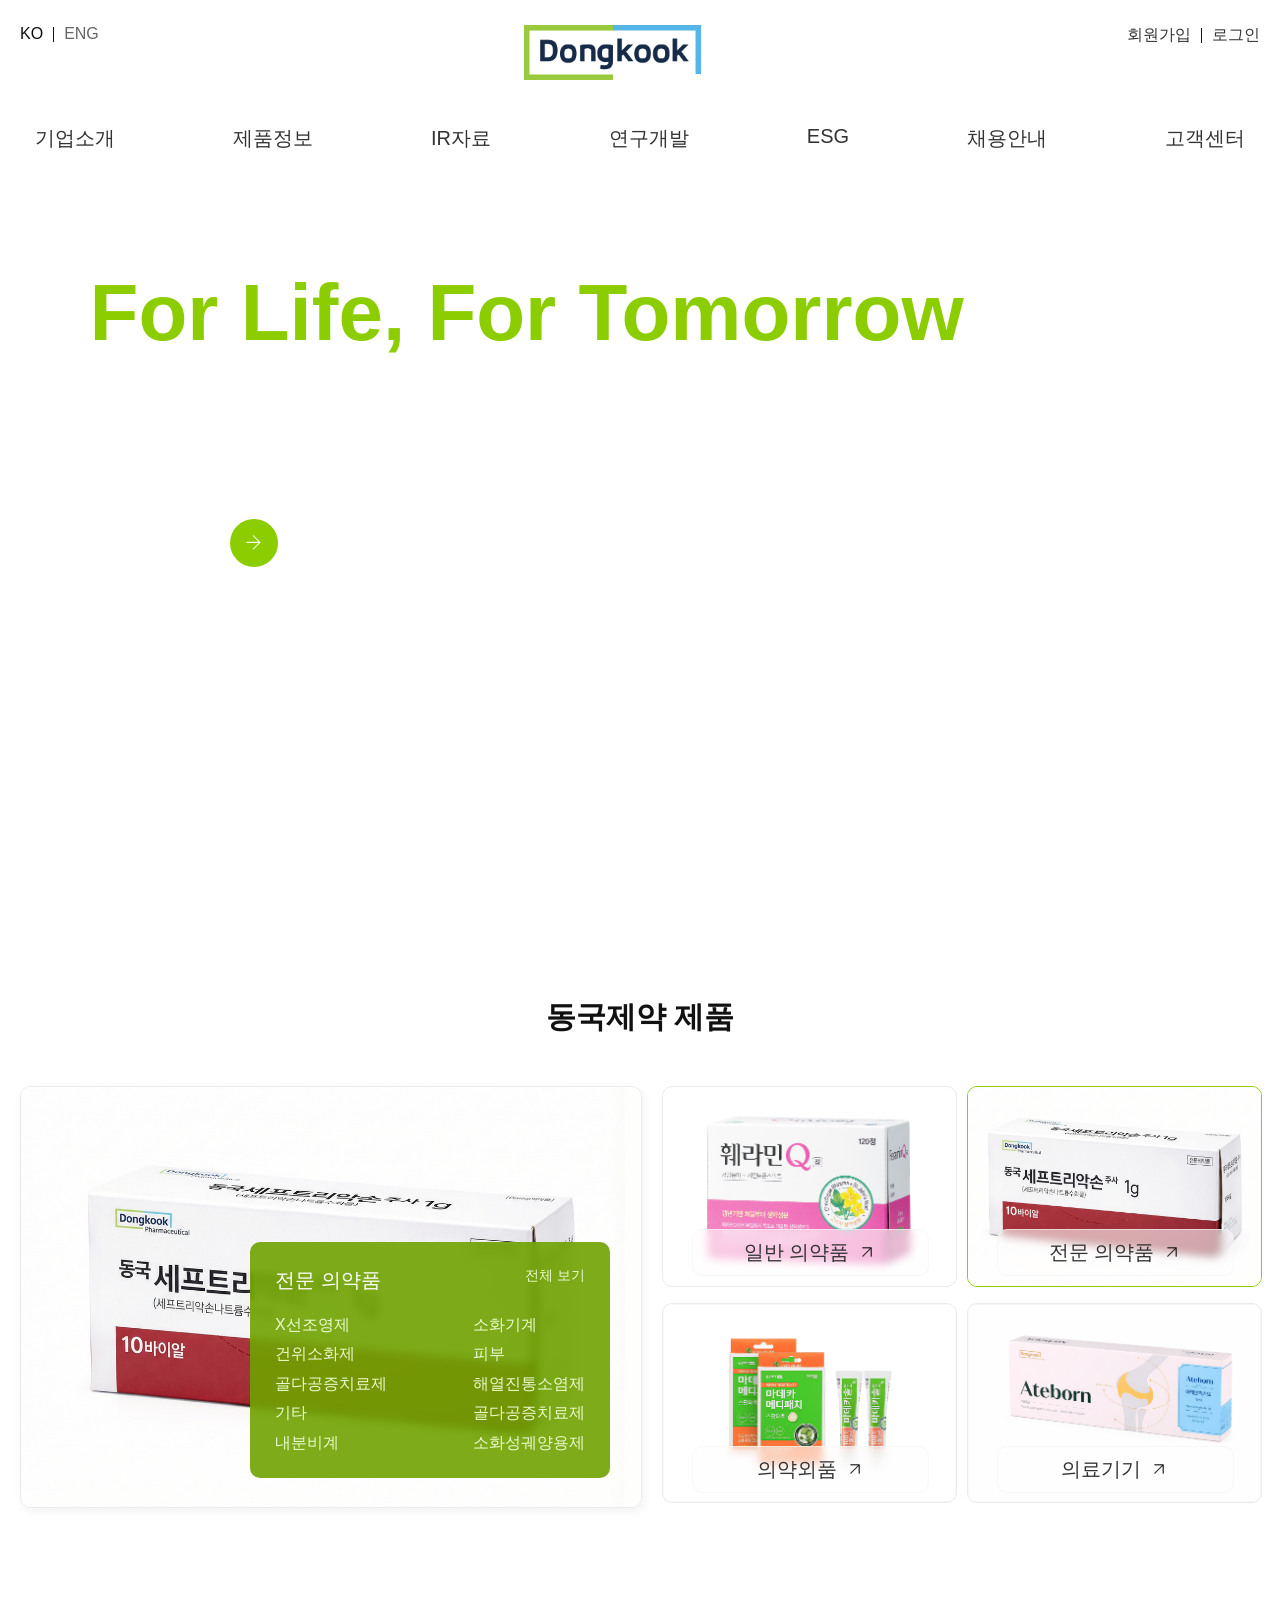
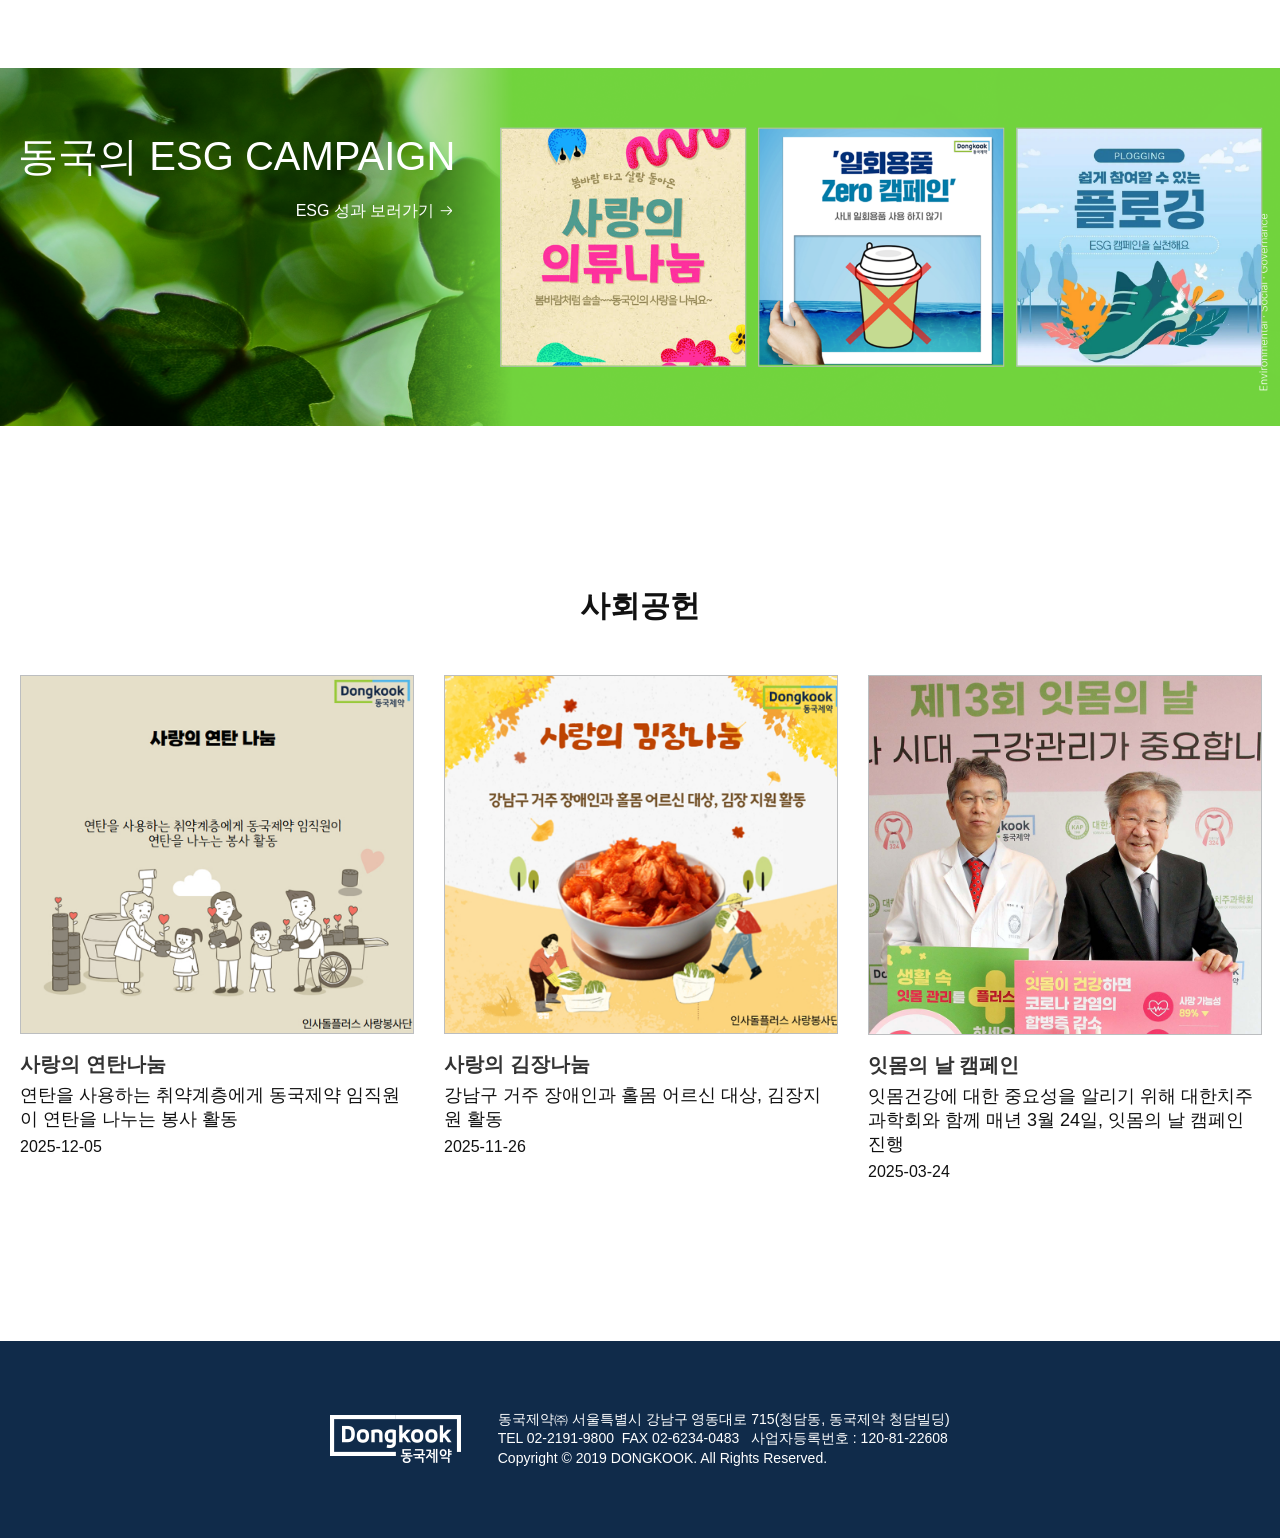
==== commit a90b518b: "로그인깜빡이는 거 시도중" ====
--- a/index.html
+++ b/index.html
@@ -38,7 +38,7 @@
                 <li>
                     <a href="sub2-1.html">제품정보</a>
                     <ul class="lnb">
-                        <li><a href="sub2-1.html">제품검색</a></li>
+                        <li class="canuse"><a href="sub2-1.html">제품검색</a></li>
                         <li><a href="#">제품소식</a></li>
                     </ul>
                 </li>
--- a/css/style.css
+++ b/css/style.css
@@ -11,6 +11,17 @@
 
 .mo{display: none;}
 .pc{display: block;}
+
+
+@keyframes blink {
+  0%{opacity: 1;}
+  50%{opacity: 0;}
+  100%{opacity: 1;}
+}
+.canuse.blink{animation: blink 0.8s ease-in-out 2;}
+
+
+
 
 .container{max-width: 1605px; margin-left: auto; margin-right: auto; }
 section{margin-bottom: 160px;}
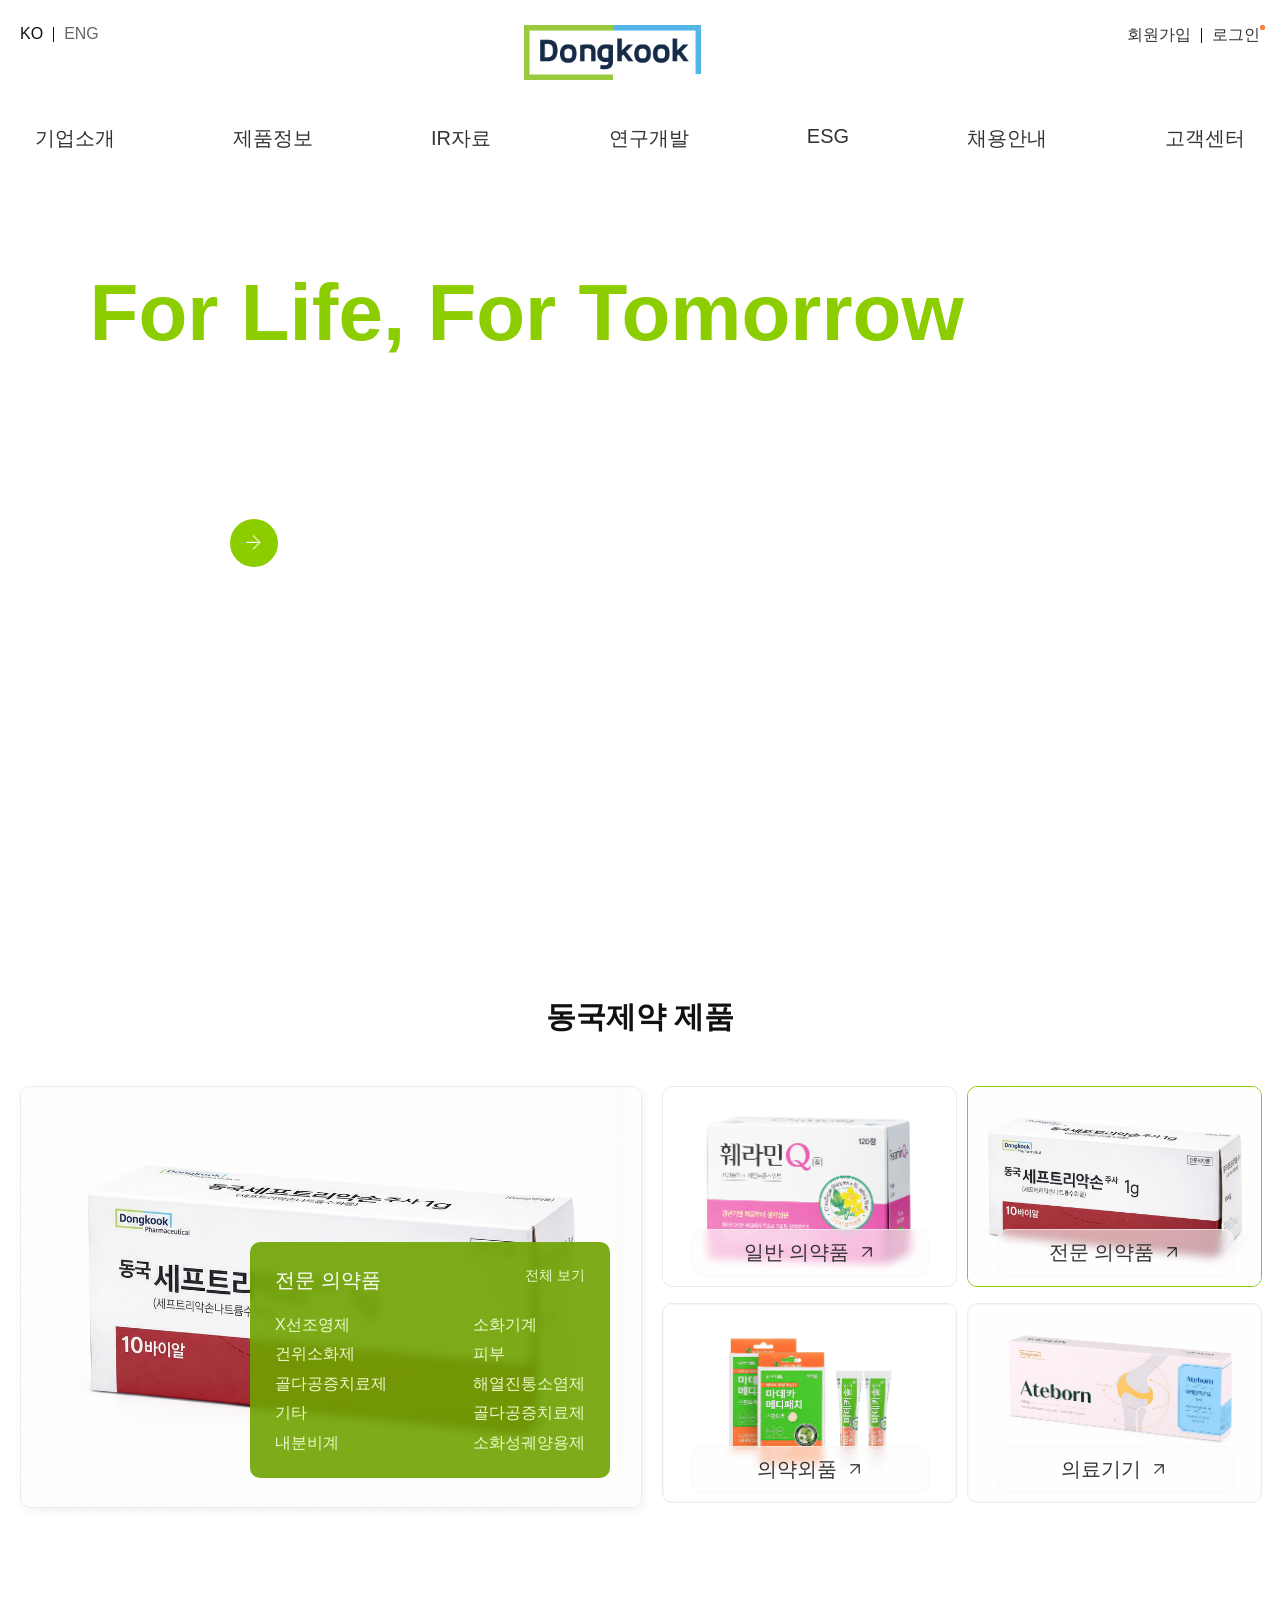
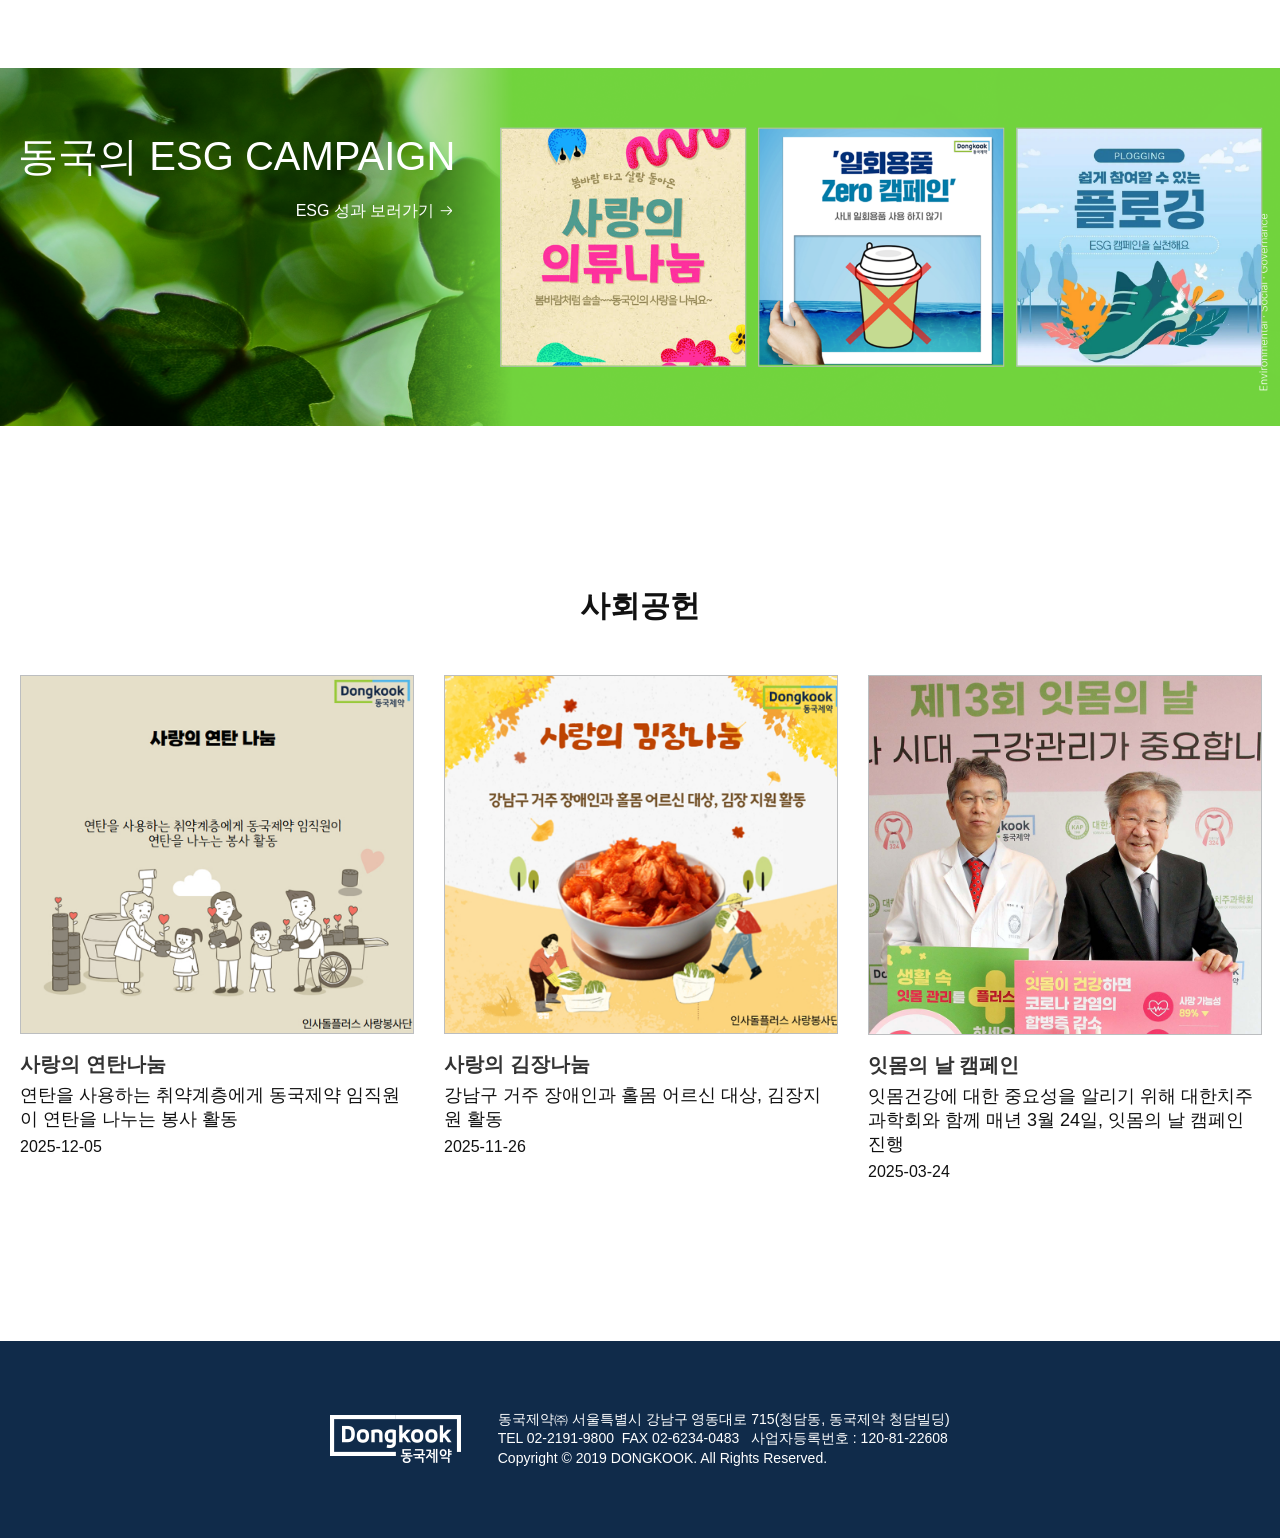
==== commit ea9d48c0: "있는페이지 표시" ====
--- a/index.html
+++ b/index.html
@@ -14,13 +14,13 @@
             </div>
             <a href="index.html"><img src="images/logo-color.png" alt="로고"></a>
             <div class="loginbox pc">
-                <a href="#">회원가입</a><span></span><a href="login.html">로그인</a>
+                <a href="#">회원가입</a><span></span><a href="login.html" class="active">로그인</a>
             </div>
         </div>
 
         <nav>
             <div class="loginbox mo">
-                    <a href="#">회원가입</a><span></span><a href="login.html">로그인</a>
+                    <a href="#">회원가입</a><span></span><a href="login.html" class="active">로그인</a>
                 </div>
             <ul class="gnb">
                 <div class="lnbbg"></div>
@@ -38,7 +38,7 @@
                 <li>
                     <a href="sub2-1.html">제품정보</a>
                     <ul class="lnb">
-                        <li class="canuse"><a href="sub2-1.html">제품검색</a></li>
+                        <li class="canuse"><a href="sub2-1.html" class="active">제품검색</a></li>
                         <li><a href="#">제품소식</a></li>
                     </ul>
                 </li>
--- a/css/style.css
+++ b/css/style.css
@@ -18,10 +18,15 @@
   50%{opacity: 0;}
   100%{opacity: 1;}
 }
-.canuse.blink{animation: blink 0.8s ease-in-out 2;}
-
-
-
+/* .canuse.blink{animation: blink 0.8s ease-in-out 2;} */
+
+.active {position: relative;}
+.active:before {content: ""; position: absolute; width: 5px; height: 5px; border-radius: 50%; background:var(--mainColor1); right: -5px;  animation: 1s pulse infinite;}
+.active:after {content: ""; position: absolute; width: 5px; height: 5px; border-radius: 50%; background: coral; right: -5px; }
+@keyframes pulse {
+  0% {transform: scale(1);}
+  100% {transform: scale(5); opacity: 0;}
+}
 
 .container{max-width: 1605px; margin-left: auto; margin-right: auto; }
 section{margin-bottom: 160px;}
@@ -62,7 +67,8 @@
 .gnb > li:hover::after{content: ''; position: absolute; bottom: 0; right: 50%; background: #8ccd00; width: 50%; height: 2px; }
 
 
-
+.gnb li a.active:before {right: auto; left: 80px;}
+.gnb li a.active:after {right: auto; left: 80px;}
 
 
 
